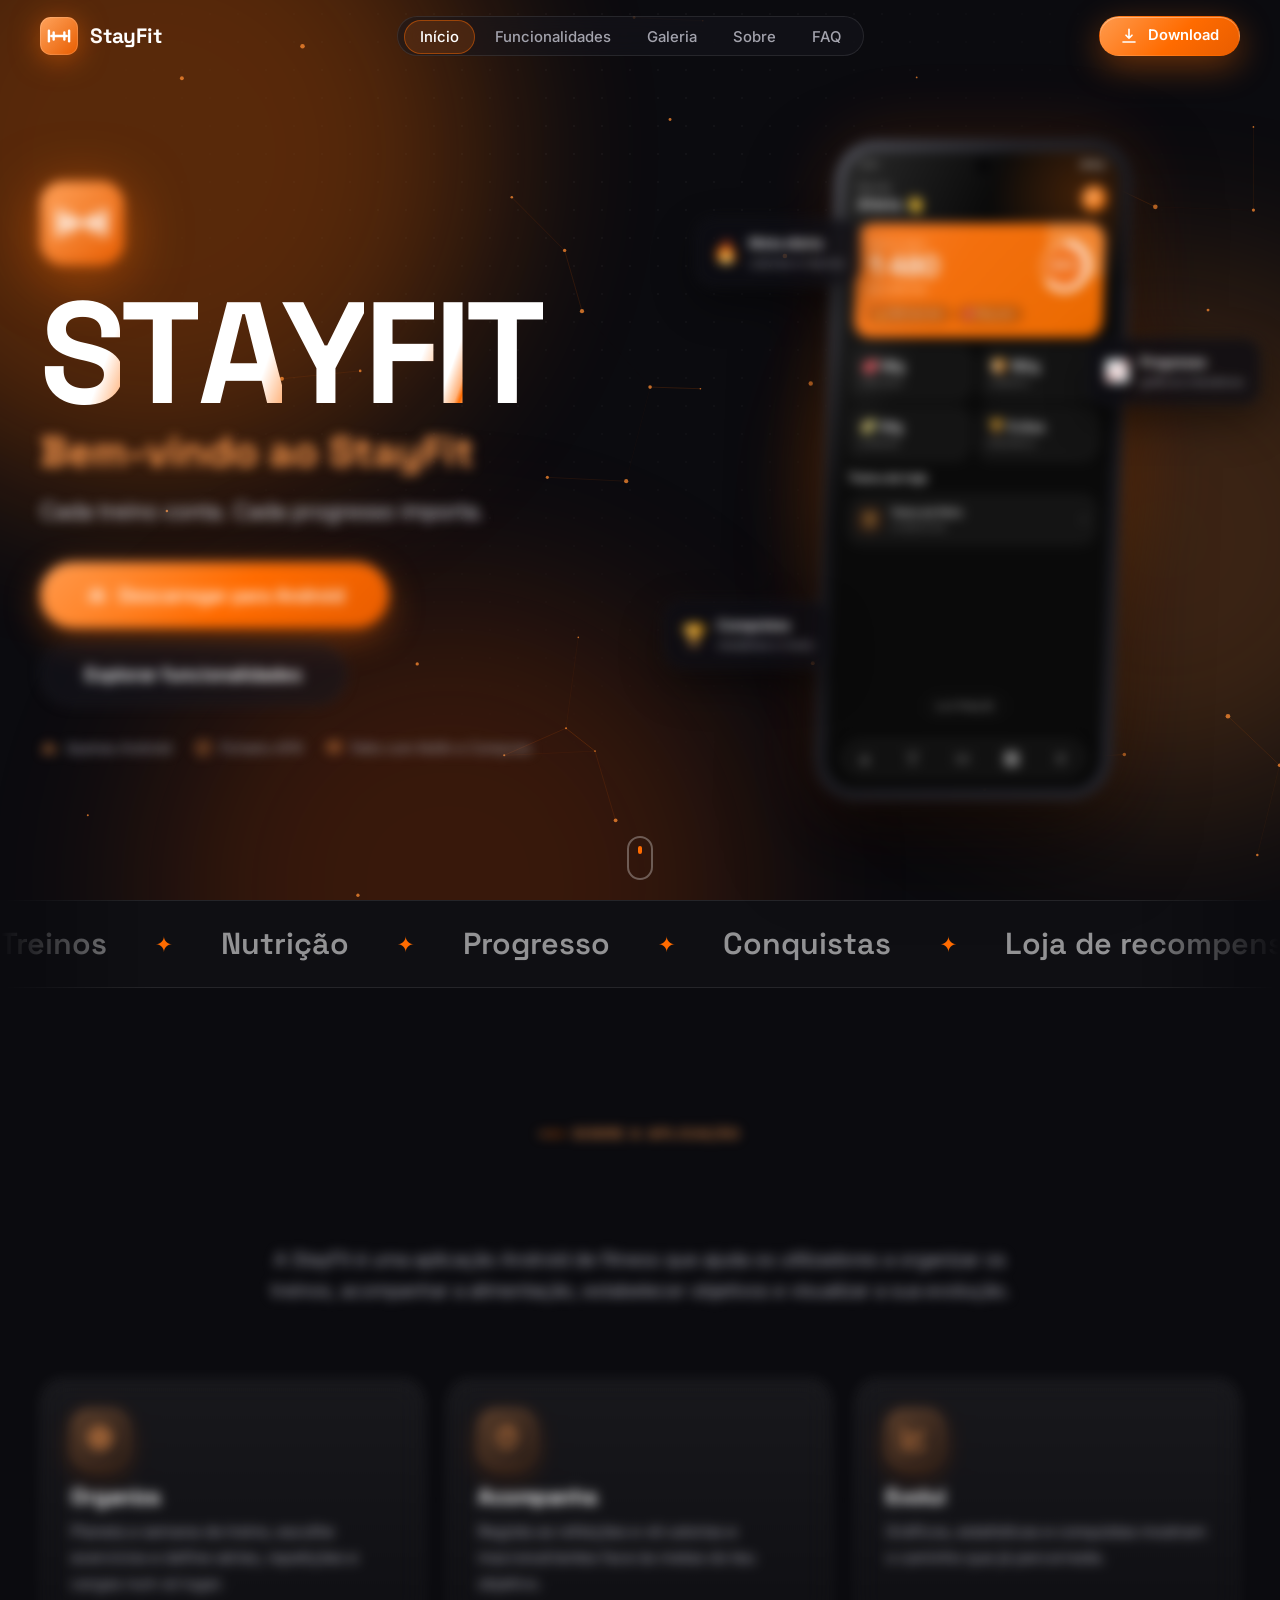
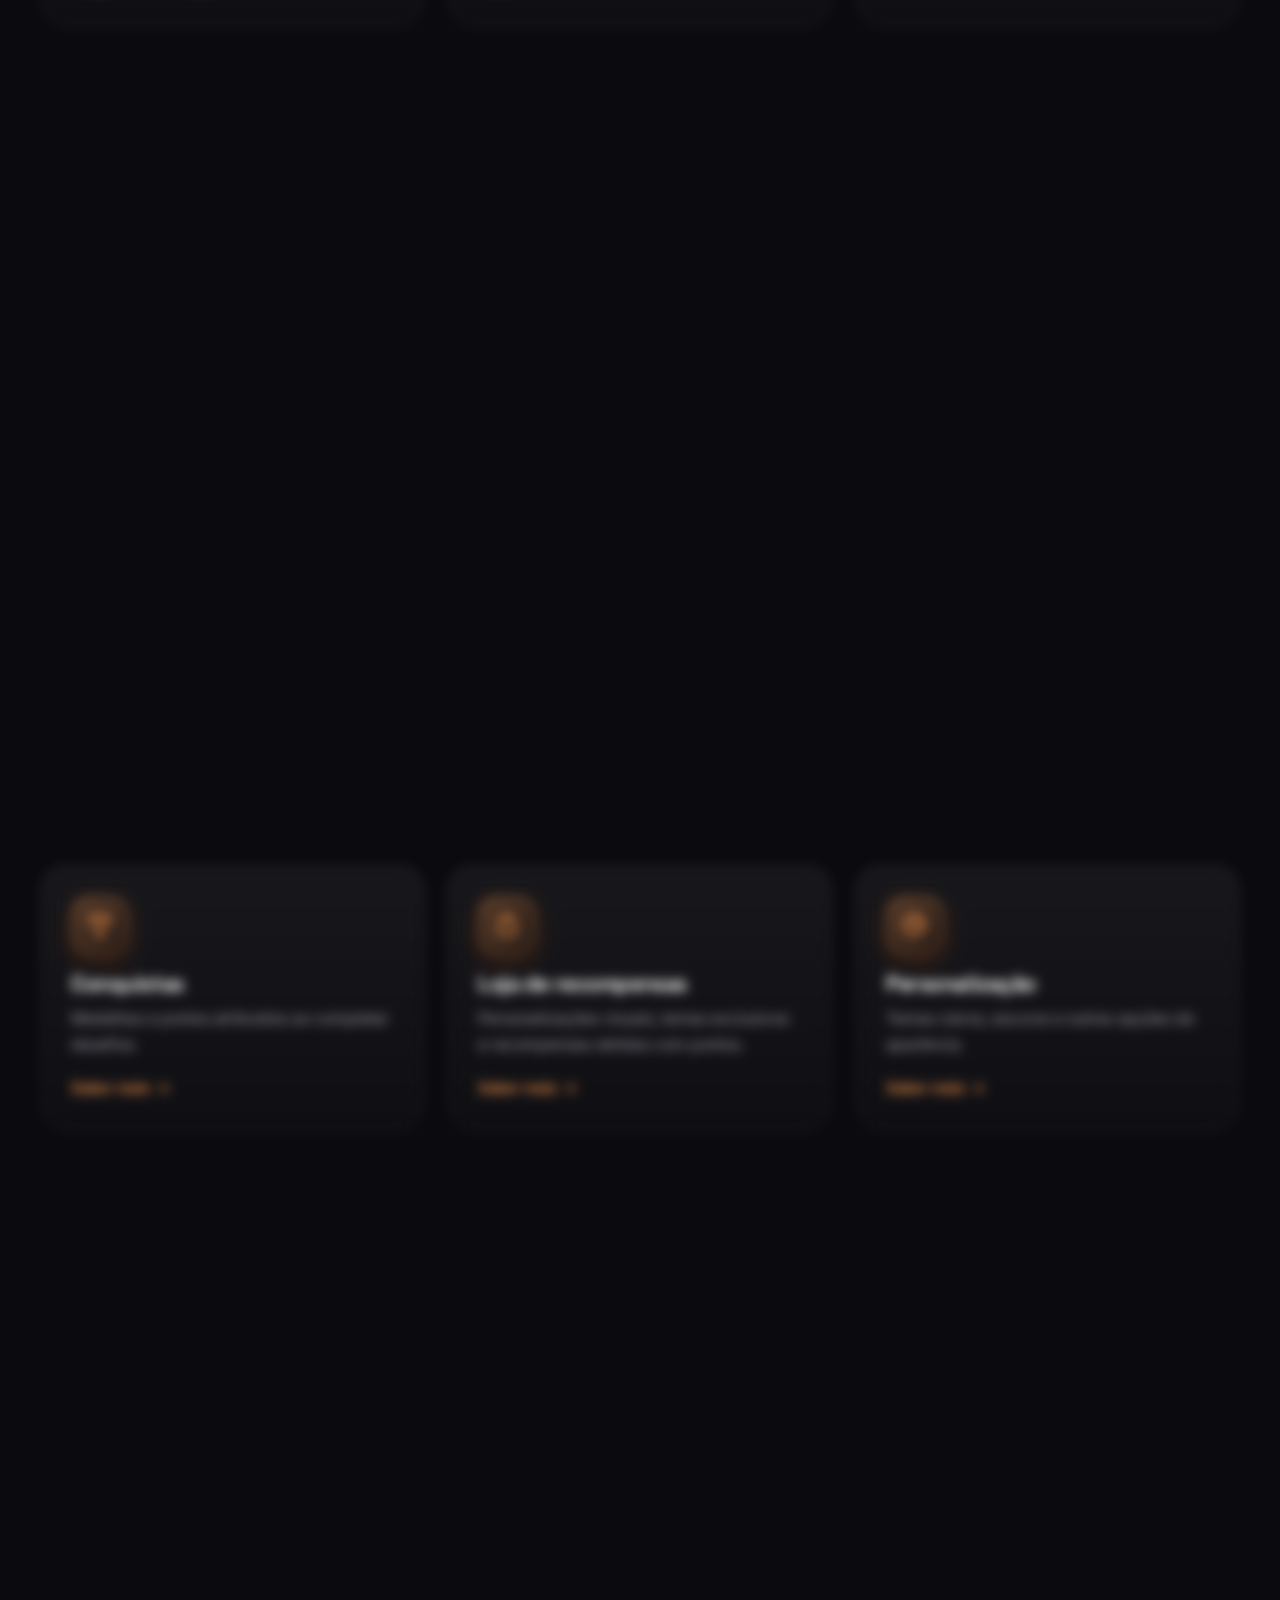
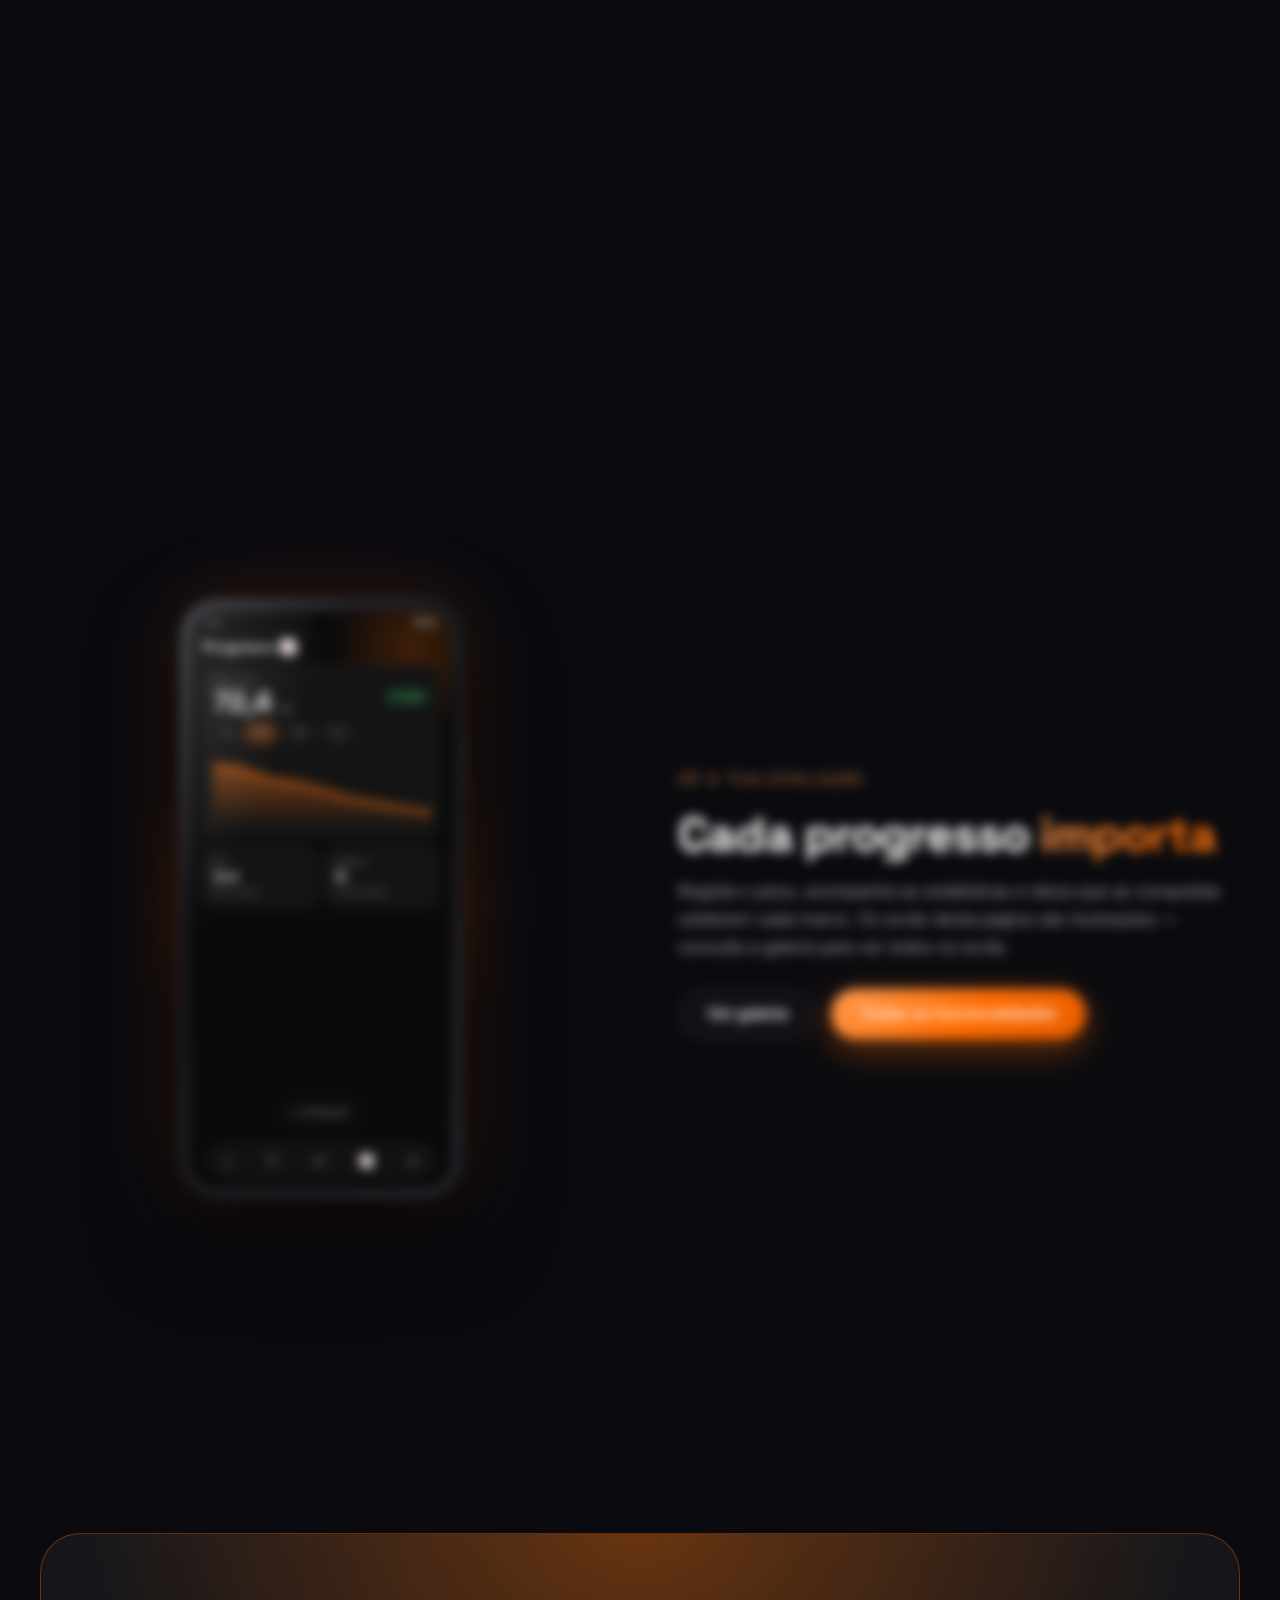
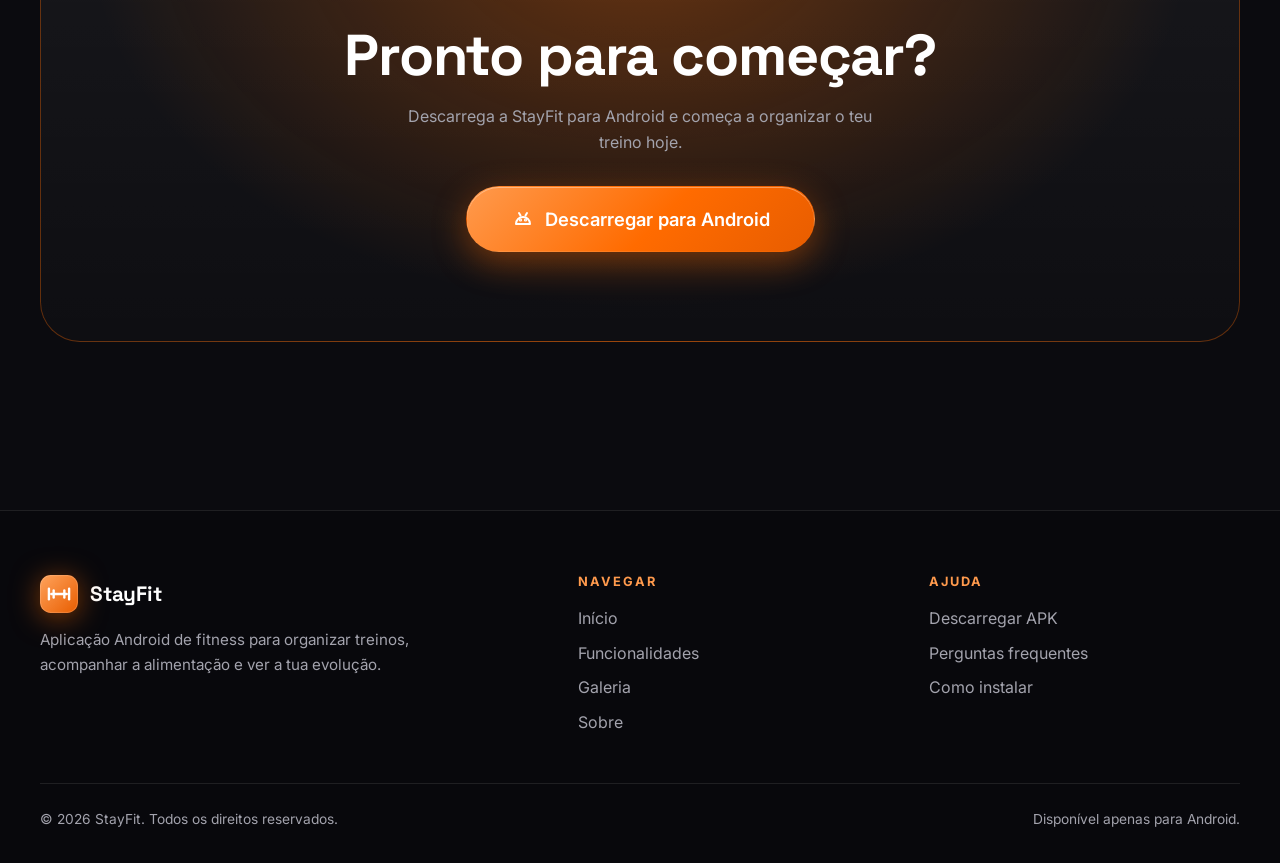
==== index.html @ f4aa79ad "Add files via upload" ====
<!DOCTYPE html>
<html lang="pt-PT">
<head>
<meta charset="utf-8">
<meta name="viewport" content="width=device-width, initial-scale=1, viewport-fit=cover">
<title>StayFit — A tua aplicação Android de fitness</title>
<meta name="description" content="StayFit é uma aplicação Android de fitness para organizar treinos, acompanhar a alimentação, definir objetivos e ver a tua evolução. Descarrega o APK.">
<meta name="theme-color" content="#0B0B0F">
<meta name="color-scheme" content="dark">
<meta property="og:type" content="website">
<meta property="og:title" content="StayFit — A tua aplicação Android de fitness">
<meta property="og:description" content="StayFit é uma aplicação Android de fitness para organizar treinos, acompanhar a alimentação, definir objetivos e ver a tua evolução. Descarrega o APK.">
<meta property="og:locale" content="pt_PT">
<meta name="twitter:card" content="summary">
<link rel="icon" href="assets/icons/favicon.svg" type="image/svg+xml">
<link rel="preconnect" href="https://fonts.googleapis.com">
<link rel="preconnect" href="https://fonts.gstatic.com" crossorigin>
<script>document.documentElement.classList.add("js")</script>
<link rel="stylesheet" href="css/style.css">
<link rel="stylesheet" href="css/animations.css">
<link rel="stylesheet" href="css/components.css">
<link rel="stylesheet" href="css/responsive.css">
</head>
<body data-page="index.html">
<a class="skip-link" href="#conteudo">Saltar para o conteúdo</a>
<svg width="0" height="0" style="position:absolute" aria-hidden="true" focusable="false"><defs><filter id="gooey-filter"><feColorMatrix in="SourceGraphic" type="matrix" values="1 0 0 0 0  0 1 0 0 0  0 0 1 0 0  0 0 0 255 -140"/></filter></defs></svg>
<div class="bg-fx" aria-hidden="true"><div class="blob b1"></div><div class="blob b2"></div><div class="blob b3"></div><div class="grid"></div><canvas id="particles"></canvas></div>
<header class="site-header">
  <div class="container nav">
    <a class="brand" href="index.html" aria-label="StayFit — página inicial"><svg viewBox="0 0 64 64" xmlns="http://www.w3.org/2000/svg" role="img" aria-label="Logótipo StayFit">
<defs><linearGradient id="lgh" x1="0" y1="0" x2="1" y2="1"><stop offset="0" stop-color="#FFA35C"/><stop offset="1" stop-color="#E85D00"/></linearGradient></defs>
<rect width="64" height="64" rx="18" fill="url(#lgh)"/>
<rect x="1" y="1" width="62" height="62" rx="17" fill="none" stroke="#fff" stroke-opacity=".28"/>
<g fill="none" stroke="#fff" stroke-width="4" stroke-linecap="round" stroke-linejoin="round">
<path d="M19 32h26"/><path d="M15 23v18"/><path d="M23 26v12"/><path d="M49 23v18"/><path d="M41 26v12"/></g></svg><span>StayFit</span></a>
    <nav aria-label="Principal">
      <ul class="nav-links" id="nav-menu">
        <li><a href="index.html" aria-current="page">Início</a></li>
        <li><a href="funcionalidades.html">Funcionalidades</a></li>
        <li><a href="galeria.html">Galeria</a></li>
        <li><a href="sobre.html">Sobre</a></li>
        <li><a href="faq.html">FAQ</a></li>
        <li class="mobile-only"><a href="download.html">Descarregar para Android</a></li>
      </ul>
    </nav>
    <div class="nav-cta">
      <a class="btn btn-primary btn-sm" href="download.html" data-magnetic="0.25"><svg style="width:18px;height:18px;stroke:#fff;fill:none;stroke-width:2.2;stroke-linecap:round;stroke-linejoin:round" viewBox="0 0 24 24" aria-hidden="true"><path d="M12 3v12m0 0l-4-4m4 4l4-4M4 20h16"/></svg>Download</a>
      <button class="nav-toggle" type="button" aria-expanded="false" aria-controls="nav-menu" aria-label="Abrir menu"><span></span><span></span><span></span></button>
    </div>
  </div>
</header>
<main id="conteudo">

<section class="hero">
  <div class="container hero-grid">
    <div class="hero-copy">
      <div class="hero-logo logo-pulse reveal zoom" data-depth="0.4"><svg class="logo-draw" viewBox="0 0 64 64" xmlns="http://www.w3.org/2000/svg" role="img" aria-label="Logótipo StayFit">
<defs><linearGradient id="lghero" x1="0" y1="0" x2="1" y2="1"><stop offset="0" stop-color="#FFA35C"/><stop offset="1" stop-color="#E85D00"/></linearGradient></defs>
<rect width="64" height="64" rx="18" fill="url(#lghero)"/>
<rect x="1" y="1" width="62" height="62" rx="17" fill="none" stroke="#fff" stroke-opacity=".28"/>
<g fill="none" stroke="#fff" stroke-width="4" stroke-linecap="round" stroke-linejoin="round">
<path d="M19 32h26"/><path d="M15 23v18"/><path d="M23 26v12"/><path d="M49 23v18"/><path d="M41 26v12"/></g></svg></div>
      <h1 class="hero-title" data-split aria-label="STAYFIT">STAYFIT</h1>
      <div class="gooey-wrap left reveal" style="--d:300ms"><div class="gooey" data-gooey="Bem-vindo ao StayFit|Pronto para começar?"><span class="g1"></span><span class="g2"></span></div></div>
      <p class="hero-sub reveal" style="--d:450ms">Cada treino conta. Cada progresso importa.</p>
      <div class="btn-row reveal" style="--d:600ms">
        <a class="btn btn-primary btn-lg" href="download.html" data-magnetic="0.3"><svg style="width:24px;height:24px;stroke:#fff;fill:none;stroke-width:2;stroke-linecap:round;stroke-linejoin:round" viewBox="0 0 24 24" aria-hidden="true"><path d="M5 17a7 7 0 0114 0H5z"/><path d="M8 6l1.500 2.500M16 6l-1.500 2.500"/><circle cx="9.500" cy="13" r=".6"/><circle cx="14.500" cy="13" r=".6"/></svg>Descarregar para Android</a>
        <a class="btn btn-ghost btn-lg" href="#sobre" data-magnetic="0.3">Explorar funcionalidades</a>
      </div>
      <div class="hero-meta reveal" style="--d:750ms">
        <span><svg viewBox="0 0 24 24" aria-hidden="true"><path d="M5 17a7 7 0 0114 0H5z"/><path d="M8 6l1.500 2.500M16 6l-1.500 2.500"/><circle cx="9.500" cy="13" r=".6"/><circle cx="14.500" cy="13" r=".6"/></svg>Apenas Android</span>
        <span><svg viewBox="0 0 24 24" aria-hidden="true"><path d="M12 3l8 3v6c0 4.500-3.200 8-8 9-4.800-1-8-4.500-8-9V6l8-3z"/><path d="M9 12l2 2 4-4"/></svg>Ficheiro APK</span>
        <span><svg viewBox="0 0 24 24" aria-hidden="true"><path d="M12 3l9 5-9 5-9-5 9-5z"/><path d="M3 13l9 5 9-5"/></svg>Feito com Kotlin e Compose</span>
      </div>
    </div>
    <div class="hero-stage stage reveal zoom" style="--d:200ms">
      <div class="float-chip fc1" data-depth="0.9"><i>🔥</i><div>Meta diária<small>calorias e macros</small></div></div>
      <div class="float-chip fc2" data-depth="1.2"><i>🏆</i><div>Conquistas<small>medalhas e níveis</small></div></div>
      <div class="float-chip fc3" data-depth="0.7"><i>📈</i><div>Progresso<small>gráficos interativos</small></div></div>
      <div class="phone-float"><div data-hero-phone style="transform-style:preserve-3d;transition:transform .15s linear"><div class="phone lg" ><div class="phone-frame"><div class="phone-screen" data-screen="home"></div><div class="phone-notch"></div><div class="phone-glare"></div></div></div></div></div>
    </div>
  </div>
  <div class="scroll-cue" aria-hidden="true"></div>
</section>

<div class="marquee" aria-hidden="true"><div class="marquee-track">
  <span>Treinos</span><span>Nutrição</span><span>Progresso</span><span>Conquistas</span><span>Loja de recompensas</span><span>Personalização</span>
  <span>Treinos</span><span>Nutrição</span><span>Progresso</span><span>Conquistas</span><span>Loja de recompensas</span><span>Personalização</span>
</div></div>

<section class="section" id="sobre">
  <div class="container">
    <div class="section-head">
      <span class="eyebrow reveal">Sobre a aplicação</span>
      <h2 data-textreveal>O que é a <span class="text-grad">StayFit</span>?</h2>
      <p class="lead reveal">A StayFit é uma aplicação Android de fitness que ajuda os utilizadores a organizar os treinos, acompanhar a alimentação, estabelecer objetivos e visualizar a sua evolução.</p>
    </div>
    <div class="grid-3"><div class="card spot reveal" style="--d:0ms" data-tilt="6"><div class="icon-box"><svg viewBox="0 0 24 24" aria-hidden="true"><circle cx="12" cy="12" r="9"/><circle cx="12" cy="12" r="5"/><circle cx="12" cy="12" r="1"/></svg></div><h3>Organiza</h3><p>Planeia a semana de treino, escolhe exercícios e define séries, repetições e cargas num só lugar.</p></div><div class="card spot reveal" style="--d:90ms" data-tilt="6"><div class="icon-box"><svg viewBox="0 0 24 24" aria-hidden="true"><path d="M12 7c-1.5-2-4-2-5.5-.5C4.5 8.5 5 13 7 16.5 8.2 18.600 9.500 20 12 19c2.500 1 3.800-.400 5-2.500 2-3.500 2.500-8 .500-10C16 5 13.500 5 12 7z"/><path d="M12 7c0-2 1-3.500 3-4"/></svg></div><h3>Acompanha</h3><p>Regista as refeições e vê calorias e macronutrientes face às metas do teu objetivo.</p></div><div class="card spot reveal" style="--d:180ms" data-tilt="6"><div class="icon-box"><svg viewBox="0 0 24 24" aria-hidden="true"><path d="M3 3v18h18"/><path d="M7 15l4-5 3 3 5-7"/></svg></div><h3>Evolui</h3><p>Gráficos, estatísticas e conquistas mostram o caminho que já percorreste.</p></div></div>
  </div>
</section>

<section class="section" id="funcionalidades">
  <div class="container">
    <div class="section-head">
      <span class="eyebrow reveal">Funcionalidades</span>
      <h2 data-split>Tudo o que precisas para treinar</h2>
      <p class="lead reveal">Seis áreas pensadas para te acompanhar do plano de treino à evolução.</p>
    </div>
    <div class="grid-3">
      <a class="card spot reveal" style="--d:0ms" data-tilt="7" href="funcionalidades.html#treinos">
        <div class="icon-box"><svg viewBox="0 0 24 24" aria-hidden="true"><path d="M6.5 6.5v11M17.5 6.5v11M3 9.5v5M21 9.5v5M6.5 12h11"/></svg></div><h3>Treinos personalizados</h3><p>Organização semanal, exercícios, séries, repetições, cargas e histórico.</p><span class="more">Saber mais</span>
      </a>
      <a class="card spot reveal" style="--d:70ms" data-tilt="7" href="funcionalidades.html#nutricao">
        <div class="icon-box"><svg viewBox="0 0 24 24" aria-hidden="true"><path d="M12 7c-1.5-2-4-2-5.5-.5C4.5 8.5 5 13 7 16.5 8.2 18.600 9.500 20 12 19c2.500 1 3.800-.400 5-2.500 2-3.500 2.500-8 .500-10C16 5 13.500 5 12 7z"/><path d="M12 7c0-2 1-3.500 3-4"/></svg></div><h3>Nutrição</h3><p>Acompanhamento de calorias, proteínas, hidratos de carbono e gorduras.</p><span class="more">Saber mais</span>
      </a>
      <a class="card spot reveal" style="--d:140ms" data-tilt="7" href="funcionalidades.html#progresso">
        <div class="icon-box"><svg viewBox="0 0 24 24" aria-hidden="true"><path d="M3 3v18h18"/><path d="M7 15l4-5 3 3 5-7"/></svg></div><h3>Progresso</h3><p>Gráficos interativos, estatísticas e acompanhamento de objetivos.</p><span class="more">Saber mais</span>
      </a>
      <a class="card spot reveal" style="--d:210ms" data-tilt="7" href="funcionalidades.html#conquistas">
        <div class="icon-box"><svg viewBox="0 0 24 24" aria-hidden="true"><path d="M8 21h8M12 17v4M7 4h10v5a5 5 0 01-10 0V4z"/><path d="M17 5h3v2a3 3 0 01-3 3M7 5H4v2a3 3 0 003 3"/></svg></div><h3>Conquistas</h3><p>Medalhas e pontos atribuídos ao completar desafios.</p><span class="more">Saber mais</span>
      </a>
      <a class="card spot reveal" style="--d:280ms" data-tilt="7" href="funcionalidades.html#loja">
        <div class="icon-box"><svg viewBox="0 0 24 24" aria-hidden="true"><path d="M6 7h12l1 13H5L6 7z"/><path d="M9 7a3 3 0 016 0"/></svg></div><h3>Loja de recompensas</h3><p>Personalizações visuais, temas exclusivos e recompensas obtidas com pontos.</p><span class="more">Saber mais</span>
      </a>
      <a class="card spot reveal" style="--d:350ms" data-tilt="7" href="funcionalidades.html#personalizacao">
        <div class="icon-box"><svg viewBox="0 0 24 24" aria-hidden="true"><path d="M12 3a9 9 0 100 18c1.500 0 2-1 1.500-2s0-2 1.500-2h2a3 3 0 003-3c0-6-4-11-8-11z"/><circle cx="7.500" cy="11" r="1"/><circle cx="12" cy="7.500" r="1"/><circle cx="16.500" cy="11" r="1"/></svg></div><h3>Personalização</h3><p>Temas claros, escuros e outras opções de aparência.</p><span class="more">Saber mais</span>
      </a></div>
  </div>
</section>

<section class="section">
  <div class="container">
    <div class="section-head">
      <span class="eyebrow reveal">A StayFit em números</span>
      <h2 data-blur>Construída com atenção ao detalhe</h2>
    </div>
    <div class="grid-4">
      <div class="card stat spot reveal" style="--d:0ms"><b class="shiny-orange" data-count="6">6</b><span>funcionalidades principais</span></div>
      <div class="card stat spot reveal" style="--d:80ms"><b class="shiny-orange" data-count="4">4</b><span>indicadores de nutrição</span></div>
      <div class="card stat spot reveal" style="--d:160ms"><b class="shiny-orange" data-count="9">9</b><span>ecrãs na galeria</span></div>
      <div class="card stat spot reveal" style="--d:240ms"><b class="shiny-orange" data-count="1">1</b><span>aplicação Android, sem anúncios no site</span></div>
    </div>
    <p class="note reveal">Números referentes às funcionalidades da aplicação, não a utilizadores ou descarregamentos.</p>
  </div>
</section>

<section class="section">
  <div class="container">
    <div class="feature-row">
      <div class="feature-visual reveal from-left"><div data-parallax="0.06"><div class="phone " data-tilt="10"><div class="phone-frame"><div class="phone-screen" data-screen="progresso"></div><div class="phone-notch"></div><div class="phone-glare"></div></div></div></div></div>
      <div class="feature-text reveal from-right">
        <span class="feature-num">VÊ A TUA EVOLUÇÃO</span>
        <h2>Cada progresso <span class="text-grad">importa</span></h2>
        <p>Regista o peso, acompanha as estatísticas e deixa que as conquistas celebrem cada marco. Os ecrãs desta página são ilustrações — consulta a galeria para ver todos os ecrãs.</p>
        <div class="btn-row" style="margin-top:28px"><a class="btn btn-ghost" href="galeria.html">Ver galeria</a><a class="btn btn-primary" href="funcionalidades.html">Todas as funcionalidades</a></div>
      </div>
    </div>
  </div>
</section>
<section class="section"><div class="container"><div class="cta reveal zoom">
  <h2>Pronto para começar?</h2><p>Descarrega a StayFit para Android e começa a organizar o teu treino hoje.</p>
  <div class="btn-row"><a class="btn btn-primary btn-lg" href="download.html" data-magnetic="0.3"><svg style="width:24px;height:24px;stroke:#fff;fill:none;stroke-width:2;stroke-linecap:round;stroke-linejoin:round" viewBox="0 0 24 24" aria-hidden="true"><path d="M5 17a7 7 0 0114 0H5z"/><path d="M8 6l1.500 2.500M16 6l-1.500 2.500"/><circle cx="9.500" cy="13" r=".6"/><circle cx="14.500" cy="13" r=".6"/></svg>Descarregar para Android</a></div>
</div></div></section>
</main>
<footer class="site-footer">
  <div class="container">
    <div class="footer-grid">
      <div>
        <a class="brand" href="index.html"><svg viewBox="0 0 64 64" xmlns="http://www.w3.org/2000/svg" role="img" aria-label="Logótipo StayFit">
<defs><linearGradient id="lgf" x1="0" y1="0" x2="1" y2="1"><stop offset="0" stop-color="#FFA35C"/><stop offset="1" stop-color="#E85D00"/></linearGradient></defs>
<rect width="64" height="64" rx="18" fill="url(#lgf)"/>
<rect x="1" y="1" width="62" height="62" rx="17" fill="none" stroke="#fff" stroke-opacity=".28"/>
<g fill="none" stroke="#fff" stroke-width="4" stroke-linecap="round" stroke-linejoin="round">
<path d="M19 32h26"/><path d="M15 23v18"/><path d="M23 26v12"/><path d="M49 23v18"/><path d="M41 26v12"/></g></svg><span>StayFit</span></a>
        <p>Aplicação Android de fitness para organizar treinos, acompanhar a alimentação e ver a tua evolução.</p>
      </div>
      <div><h4>Navegar</h4><ul>
        <li><a href="index.html">Início</a></li><li><a href="funcionalidades.html">Funcionalidades</a></li><li><a href="galeria.html">Galeria</a></li><li><a href="sobre.html">Sobre</a></li></ul></div>
      <div><h4>Ajuda</h4><ul>
        <li><a href="download.html">Descarregar APK</a></li><li><a href="faq.html">Perguntas frequentes</a></li><li><a href="download.html#instalacao">Como instalar</a></li></ul></div>
    </div>
    <div class="footer-bottom"><span>© <span data-year>2026</span> StayFit. Todos os direitos reservados.</span><span>Disponível apenas para Android.</span></div>
  </div>
</footer>
<script src="js/config.js"></script>
<script src="js/mockups.js"></script>
<script src="js/navigation.js"></script>
<script src="js/animations.js"></script>
<script src="js/main.js"></script>
</body>
</html>
---- css/style.css ----
/* ==========================================================================
   StayFit — estilos base: variáveis, reset, tipografia, layout, menu, rodapé
   ========================================================================== */
@import url("https://fonts.googleapis.com/css2?family=Inter:wght@400;500;600;700&family=Space+Grotesk:wght@500;600;700&display=swap");

:root {
  --bg: #0B0B0F;
  --bg-2: #121218;
  --bg-3: #1a1a22;
  --orange: #FF6B00;
  --orange-2: #FF9A4D;
  --amber: #FFB347;
  --white: #FFFFFF;
  --muted: #a3a3ad;
  --line: rgba(255, 255, 255, .09);
  --glass: rgba(22, 22, 30, .55);
  --glass-strong: rgba(14, 14, 20, .78);
  --grad: linear-gradient(135deg, #FF9A4D 0%, #FF6B00 55%, #E85D00 100%);
  --radius: 24px;
  --nav-h: 72px;
  --max: 1200px;
  --font: "Inter", system-ui, -apple-system, "Segoe UI", Roboto, sans-serif;
  --display: "Space Grotesk", "Inter", system-ui, sans-serif;
  --ease: cubic-bezier(.22, 1, .36, 1);
}

*, *::before, *::after { box-sizing: border-box; margin: 0; padding: 0; }

html {
  scroll-behavior: smooth;
  scroll-padding-top: 88px;
  -webkit-text-size-adjust: 100%;
}

body {
  background: var(--bg);
  color: var(--white);
  font-family: var(--font);
  font-size: 1rem;
  line-height: 1.65;
  overflow-x: hidden;
  -webkit-font-smoothing: antialiased;
}
.js body { opacity: 0; transition: opacity .45s ease; }
.js body.ready { opacity: 1; }
.js body.leaving { opacity: 0; transition-duration: .2s; }

img, svg, canvas { display: block; max-width: 100%; }
a { color: inherit; text-decoration: none; }
button { font: inherit; color: inherit; background: none; border: 0; cursor: pointer; }
ul { list-style: none; }
h1, h2, h3, h4 { font-family: var(--display); line-height: 1.1; letter-spacing: -.02em; }
::selection { background: var(--orange); color: #fff; }

:focus-visible { outline: 2px solid var(--orange-2); outline-offset: 3px; border-radius: 8px; }

.skip-link {
  position: fixed; left: 16px; top: -60px; z-index: 1000;
  background: var(--orange); color: #fff; padding: 10px 18px; border-radius: 12px;
  font-weight: 600; transition: top .2s;
}
.skip-link:focus { top: 12px; }

.sr-only {
  position: absolute; width: 1px; height: 1px; overflow: hidden;
  clip: rect(0 0 0 0); white-space: nowrap;
}

/* ---------- Fundo global ---------- */
.bg-fx { position: fixed; inset: 0; z-index: -1; pointer-events: none; overflow: hidden; }
.bg-fx .blob {
  position: absolute; border-radius: 50%; filter: blur(90px); opacity: .32;
  will-change: transform;
}
.bg-fx .b1 { width: 52vw; height: 52vw; left: -14vw; top: -14vw; background: #FF6B00; animation: drift1 26s ease-in-out infinite alternate; }
.bg-fx .b2 { width: 42vw; height: 42vw; right: -12vw; top: 30vh; background: #ff8a2a; opacity: .2; animation: drift2 32s ease-in-out infinite alternate; }
.bg-fx .b3 { width: 46vw; height: 46vw; left: 12vw; bottom: -22vw; background: #d94a00; opacity: .22; animation: drift1 38s ease-in-out infinite alternate-reverse; }
.bg-fx .grid {
  position: absolute; inset: 0; opacity: .5;
  background-image: radial-gradient(rgba(255,255,255,.07) 1px, transparent 1px);
  background-size: 28px 28px;
  -webkit-mask-image: radial-gradient(ellipse at 50% 20%, #000 10%, transparent 70%);
          mask-image: radial-gradient(ellipse at 50% 20%, #000 10%, transparent 70%);
}
#particles { position: absolute; inset: 0; width: 100%; height: 100%; }

/* ---------- Layout ---------- */
.container { width: min(100% - 40px, var(--max)); margin-inline: auto; }
.section { padding: clamp(72px, 10vw, 130px) 0; position: relative; }
.section-head { max-width: 760px; margin: 0 auto clamp(40px, 6vw, 72px); text-align: center; }
.eyebrow {
  display: inline-flex; align-items: center; gap: 8px;
  font-size: .78rem; font-weight: 600; letter-spacing: .18em; text-transform: uppercase;
  color: var(--orange-2); margin-bottom: 18px;
}
.eyebrow::before { content: ""; width: 26px; height: 2px; background: var(--grad); border-radius: 2px; }
.section-head h2, .page-hero h1 { font-size: clamp(2rem, 5vw, 3.6rem); margin-bottom: 18px; }
.lead { color: var(--muted); font-size: clamp(1.02rem, 1.6vw, 1.18rem); max-width: 62ch; }
.section-head .lead { margin-inline: auto; }
.text-grad {
  background: linear-gradient(100deg, #FF9A4D, #FF6B00, #FFB347, #FF6B00);
  background-size: 250% 100%;
  -webkit-background-clip: text; background-clip: text; color: transparent;
  animation: gradMove 6s ease-in-out infinite alternate;
}

/* ---------- Menu ---------- */
.site-header {
  position: fixed; top: 0; left: 0; right: 0; z-index: 100; height: var(--nav-h);
  transition: background .3s, box-shadow .3s, backdrop-filter .3s;
}
.site-header::after {
  content: ""; position: absolute; left: 0; bottom: 0; height: 2px; width: var(--progress, 0%);
  background: var(--grad); box-shadow: 0 0 12px var(--orange);
}
.site-header.scrolled {
  background: var(--glass-strong);
  -webkit-backdrop-filter: blur(18px) saturate(160%); backdrop-filter: blur(18px) saturate(160%);
  box-shadow: 0 1px 0 var(--line), 0 10px 40px rgba(0,0,0,.35);
}
.nav { height: 100%; display: flex; align-items: center; justify-content: space-between; gap: 20px; }
.brand { display: flex; align-items: center; gap: 12px; font-family: var(--display); font-weight: 700; font-size: 1.3rem; letter-spacing: -.01em; }
.brand svg { width: 38px; height: 38px; filter: drop-shadow(0 4px 14px rgba(255,107,0,.5)); }
.nav-links { display: flex; align-items: center; gap: 4px; padding: 6px; border-radius: 999px; background: var(--glass); border: 1px solid var(--line); -webkit-backdrop-filter: blur(12px); backdrop-filter: blur(12px); }
.nav-links a {
  position: relative; padding: 8px 16px; border-radius: 999px; font-size: .93rem; font-weight: 500;
  color: var(--muted); transition: color .25s, background .25s;
}
.nav-links a:hover { color: #fff; background: rgba(255,255,255,.06); }
.nav-links a[aria-current="page"] { color: #fff; background: rgba(255,107,0,.18); box-shadow: inset 0 0 0 1px rgba(255,107,0,.45); }
.nav-cta { display: flex; align-items: center; gap: 12px; }
.nav-toggle { display: none; width: 44px; height: 44px; border-radius: 12px; position: relative; background: var(--glass); border: 1px solid var(--line); }
.nav-toggle span { position: absolute; left: 12px; right: 12px; height: 2px; background: #fff; border-radius: 2px; transition: transform .35s var(--ease), opacity .2s, top .35s var(--ease); }
.nav-toggle span:nth-child(1) { top: 15px; }
.nav-toggle span:nth-child(2) { top: 21px; }
.nav-toggle span:nth-child(3) { top: 27px; }
.nav-toggle[aria-expanded="true"] span:nth-child(1) { top: 21px; transform: rotate(45deg); }
.nav-toggle[aria-expanded="true"] span:nth-child(2) { opacity: 0; }
.nav-toggle[aria-expanded="true"] span:nth-child(3) { top: 21px; transform: rotate(-45deg); }

main { padding-top: 0; }
.page-hero { padding: calc(var(--nav-h) + clamp(56px, 9vw, 110px)) 0 clamp(30px, 5vw, 60px); text-align: center; }
.page-hero .lead { margin-inline: auto; }

/* ---------- Rodapé ---------- */
.site-footer { border-top: 1px solid var(--line); background: rgba(8,8,12,.7); padding: 64px 0 32px; margin-top: 40px; }
.footer-grid { display: grid; grid-template-columns: 1.6fr 1fr 1fr; gap: 40px; margin-bottom: 40px; }
.footer-grid p { color: var(--muted); max-width: 40ch; margin-top: 14px; font-size: .95rem; }
.footer-grid h4 { font-size: .8rem; letter-spacing: .16em; text-transform: uppercase; color: var(--orange-2); margin-bottom: 16px; font-family: var(--font); }
.footer-grid li { margin-bottom: 8px; }
.footer-grid li a { color: var(--muted); transition: color .2s; }
.footer-grid li a:hover { color: #fff; }
.footer-bottom { border-top: 1px solid var(--line); padding-top: 24px; color: var(--muted); font-size: .86rem; display: flex; justify-content: space-between; gap: 12px; flex-wrap: wrap; }

.nav-links .mobile-only { display: none; }
---- css/animations.css ----
/* ==========================================================================
   StayFit — animações (inspiradas nos efeitos do React Bits, em CSS/JS puro)
   ========================================================================== */

@keyframes drift1 { to { transform: translate3d(8vw, 6vh, 0) scale(1.15); } }
@keyframes drift2 { to { transform: translate3d(-10vw, -8vh, 0) scale(1.1); } }
@keyframes gradMove { to { background-position: 100% 0; } }
@keyframes shine { 0% { background-position: 150% 0; } 100% { background-position: -100% 0; } }
@keyframes floaty { 0%, 100% { transform: translateY(0); } 50% { transform: translateY(-14px); } }
@keyframes pulseRing { 0% { transform: scale(.9); opacity: .7; } 100% { transform: scale(1.7); opacity: 0; } }
@keyframes marquee { to { transform: translateX(-50%); } }
@keyframes spin { to { transform: rotate(360deg); } }
@keyframes drawLogo { from { stroke-dashoffset: 120; } to { stroke-dashoffset: 0; } }
@keyframes blink { 50% { opacity: .25; } }

/* ---------- Scroll reveal (entra e sai) ---------- */
.js .reveal {
  opacity: 0; transform: translate3d(0, 40px, 0) scale(.985); filter: blur(6px);
  transition: opacity .8s var(--ease), transform .8s var(--ease), filter .8s var(--ease);
  transition-delay: var(--d, 0ms);
}
.js .reveal.from-left { transform: translate3d(-60px, 0, 0); }
.js .reveal.from-right { transform: translate3d(60px, 0, 0); }
.js .reveal.zoom { transform: scale(.9); }
.js .reveal.in { opacity: 1; transform: none; filter: none; }

/* ---------- Split Text (letras em cascata) ---------- */
.word { display: inline-block; white-space: nowrap; }
.ch { display: inline-block; will-change: transform; }
.js [data-split] .ch {
  opacity: 0; transform: translate3d(0, .7em, 0) rotate(8deg);
  transition: opacity .6s var(--ease), transform .8s var(--ease);
  transition-delay: calc(var(--i) * 32ms);
}
.js [data-split].in .ch { opacity: 1; transform: none; }

/* ---------- Blur Text (palavras que ganham nitidez) ---------- */
.js [data-blur] .bw {
  display: inline-block; opacity: 0; filter: blur(10px); transform: translate3d(0, -14px, 0);
  transition: opacity .7s var(--ease), filter .7s var(--ease), transform .7s var(--ease);
  transition-delay: calc(var(--i) * 70ms);
}
.js [data-blur].in .bw { opacity: 1; filter: blur(0); transform: none; }
[data-blur] .bw { white-space: pre-wrap; }

/* ---------- Text Reveal (máscara) ---------- */
.tr-mask { display: block; overflow: hidden; padding-bottom: .12em; margin-bottom: -.12em; }
.tr-in { display: block; }
.js [data-textreveal] .tr-in { transform: translateY(110%); transition: transform .95s var(--ease); transition-delay: calc(var(--i) * 110ms); }
.js [data-textreveal].in .tr-in { transform: none; }

/* ---------- Shiny Text ---------- */
.shiny {
  background: linear-gradient(110deg, #9a9aa5 38%, #ffffff 50%, #9a9aa5 62%);
  background-size: 250% 100%;
  -webkit-background-clip: text; background-clip: text; color: transparent;
  animation: shine 3.6s linear infinite;
}
.shiny-orange {
  background: linear-gradient(110deg, #FF6B00 38%, #FFE0C2 50%, #FF6B00 62%);
  background-size: 250% 100%;
  -webkit-background-clip: text; background-clip: text; color: transparent;
  animation: shine 3.2s linear infinite;
}
.hero-title .ch {
  background: linear-gradient(110deg, #fff 36%, #FFB27A 48%, #FF6B00 52%, #fff 64%);
  background-size: 260% 100%;
  -webkit-background-clip: text; background-clip: text; color: transparent;
  animation: shine 5s linear infinite;
  animation-delay: calc(var(--i) * -.14s);
}

/* ---------- Gooey Text ---------- */
.gooey { position: relative; height: 1.3em; width: 100%; filter: url(#gooey-filter); font-family: var(--display); font-weight: 700; }
.gooey span { position: absolute; inset: 0; display: flex; align-items: center; justify-content: center; text-align: center; white-space: nowrap; user-select: none; }
.gooey-wrap { font-size: clamp(1.5rem, 4.2vw, 2.6rem); color: var(--orange-2); margin: 6px 0 4px; }
.gooey-wrap.left .gooey span { justify-content: flex-start; }

/* ---------- Spotlight + Tilt ---------- */
.spot { position: relative; isolation: isolate; overflow: hidden; }
.spot::before {
  content: ""; position: absolute; inset: 0; z-index: -1; opacity: 0; transition: opacity .35s;
  background: radial-gradient(420px circle at var(--mx, 50%) var(--my, 50%), rgba(255,107,0,.22), transparent 65%);
}
.spot::after {
  content: ""; position: absolute; inset: 0; z-index: 2; pointer-events: none; border-radius: inherit; padding: 1px; opacity: 0; transition: opacity .35s;
  background: radial-gradient(260px circle at var(--mx, 50%) var(--my, 50%), rgba(255,154,77,.9), transparent 70%);
  -webkit-mask: linear-gradient(#000 0 0) content-box, linear-gradient(#000 0 0); -webkit-mask-composite: xor;
          mask: linear-gradient(#000 0 0) content-box exclude, linear-gradient(#000 0 0);
}
.spot:hover::before, .spot:hover::after { opacity: 1; }
[data-tilt] { transform-style: preserve-3d; transition: transform .25s ease-out; will-change: transform; }
[data-tilt].tilting { transition: none; }

/* ---------- Botões magnéticos ---------- */
[data-magnetic] { transition: transform .35s var(--ease); will-change: transform; }

/* ---------- Telemóvel 3D ---------- */
.stage { perspective: 1500px; }
.phone-float { animation: floaty 6s ease-in-out infinite; }
.logo-pulse { position: relative; display: inline-grid; place-items: center; }
.logo-pulse::before, .logo-pulse::after {
  content: ""; position: absolute; inset: 0; border-radius: 28%; border: 2px solid rgba(255,107,0,.6);
  animation: pulseRing 2.8s ease-out infinite;
}
.logo-pulse::after { animation-delay: 1.4s; }
.logo-draw path, .logo-draw rect.d { stroke-dasharray: 120; animation: drawLogo 1.6s .3s var(--ease) both; }

/* ---------- Marquee ---------- */
.marquee { overflow: hidden; border-block: 1px solid var(--line); background: rgba(255,255,255,.02); padding: 18px 0; -webkit-mask-image: linear-gradient(90deg, transparent, #000 12%, #000 88%, transparent); mask-image: linear-gradient(90deg, transparent, #000 12%, #000 88%, transparent); }
.marquee-track { display: flex; gap: 48px; width: max-content; animation: marquee 28s linear infinite; }
.marquee span { font-family: var(--display); font-size: clamp(1.2rem, 2.6vw, 1.9rem); font-weight: 600; color: rgba(255,255,255,.55); white-space: nowrap; display: inline-flex; align-items: center; gap: 48px; }
.marquee span::after { content: "✦"; color: var(--orange); font-size: .7em; }

/* ---------- Movimento reduzido ---------- */
@media (prefers-reduced-motion: reduce) {
  html { scroll-behavior: auto; }
  *, *::before, *::after { animation-duration: .001ms !important; animation-iteration-count: 1 !important; transition-duration: .001ms !important; transition-delay: 0ms !important; }
  .js .reveal, .js [data-split] .ch, .js [data-blur] .bw, .js [data-textreveal] .tr-in { opacity: 1 !important; transform: none !important; filter: none !important; }
  .marquee-track { animation: none; }
  .js body { opacity: 1 !important; }
}
---- css/components.css ----
/* ==========================================================================
   StayFit — componentes: botões, cartões, telemóvel, mockups, carrossel, FAQ…
   ========================================================================== */

/* ---------- Botões ---------- */
.btn {
  position: relative; display: inline-flex; align-items: center; justify-content: center; gap: 10px;
  padding: 14px 28px; border-radius: 999px; font-weight: 600; font-size: 1rem; line-height: 1.2;
  border: 1px solid transparent; cursor: pointer; overflow: hidden; isolation: isolate;
  transition: box-shadow .3s, background .3s, border-color .3s, transform .35s var(--ease);
}
.btn svg { width: 20px; height: 20px; flex: none; }
.btn-primary { background: var(--grad); color: #fff; box-shadow: 0 10px 34px rgba(255,107,0,.4), inset 0 1px 0 rgba(255,255,255,.35); }
.btn-primary::before {
  content: ""; position: absolute; inset: 0; z-index: -1; transform: translateX(-120%) skewX(-20deg);
  background: linear-gradient(90deg, transparent, rgba(255,255,255,.45), transparent); transition: transform .8s var(--ease);
}
.btn-primary:hover { box-shadow: 0 14px 44px rgba(255,107,0,.6), inset 0 1px 0 rgba(255,255,255,.4); }
.btn-primary:hover::before { transform: translateX(120%) skewX(-20deg); }
.btn-ghost { background: var(--glass); border-color: var(--line); color: #fff; -webkit-backdrop-filter: blur(10px); backdrop-filter: blur(10px); }
.btn-ghost:hover { border-color: rgba(255,154,77,.7); background: rgba(255,107,0,.1); }
.btn-lg { padding: 20px 44px; font-size: 1.15rem; }
.btn-sm { padding: 10px 20px; font-size: .92rem; }
.btn[aria-disabled="true"] { opacity: .5; cursor: not-allowed; filter: grayscale(.5); box-shadow: none; }
.btn-row { display: flex; flex-wrap: wrap; gap: 14px; }

/* ---------- Cartões ---------- */
.card {
  background: linear-gradient(180deg, rgba(255,255,255,.055), rgba(255,255,255,.02));
  border: 1px solid var(--line); border-radius: var(--radius); padding: 30px;
  -webkit-backdrop-filter: blur(14px); backdrop-filter: blur(14px);
  transition: border-color .3s, box-shadow .3s;
}
.card:hover { border-color: rgba(255,154,77,.4); box-shadow: 0 20px 60px rgba(0,0,0,.45); }
.card h3 { font-size: 1.35rem; margin: 18px 0 10px; }
.card p { color: var(--muted); font-size: .98rem; }
.card .more { display: inline-flex; gap: 6px; margin-top: 18px; color: var(--orange-2); font-weight: 600; font-size: .92rem; }
.card .more::after { content: "→"; transition: transform .3s var(--ease); }
.card:hover .more::after { transform: translateX(5px); }
a.card { display: block; }
.grid-3 { display: grid; grid-template-columns: repeat(3, 1fr); gap: 22px; }
.grid-2 { display: grid; grid-template-columns: repeat(2, 1fr); gap: 22px; }
.grid-4 { display: grid; grid-template-columns: repeat(4, 1fr); gap: 22px; }

.icon-box {
  width: 58px; height: 58px; border-radius: 18px; display: grid; place-items: center;
  background: linear-gradient(135deg, rgba(255,154,77,.28), rgba(255,107,0,.08));
  border: 1px solid rgba(255,154,77,.35); box-shadow: 0 8px 24px rgba(255,107,0,.18), inset 0 1px 0 rgba(255,255,255,.15);
}
.icon-box svg { width: 28px; height: 28px; stroke: var(--orange-2); fill: none; stroke-width: 1.8; stroke-linecap: round; stroke-linejoin: round; }

.glass { background: var(--glass); border: 1px solid var(--line); border-radius: var(--radius); -webkit-backdrop-filter: blur(16px); backdrop-filter: blur(16px); }
.chip { display: inline-flex; align-items: center; gap: 6px; padding: 7px 14px; border-radius: 999px; font-size: .82rem; font-weight: 500; background: rgba(255,107,0,.12); border: 1px solid rgba(255,107,0,.3); color: #ffd2b0; }
.chips { display: flex; flex-wrap: wrap; gap: 8px; margin-top: 18px; }

/* ---------- Números ---------- */
.stat { text-align: center; padding: 34px 20px; }
.stat b { display: block; font-family: var(--display); font-size: clamp(2.6rem, 6vw, 4.2rem); line-height: 1; letter-spacing: -.03em; }
.stat span { color: var(--muted); font-size: .95rem; margin-top: 8px; display: block; }
.note { color: var(--muted); font-size: .85rem; text-align: center; margin-top: 20px; }

/* ---------- Hero ---------- */
.hero { position: relative; min-height: 100svh; display: flex; align-items: center; padding: calc(var(--nav-h) + 24px) 0 56px; }
.hero-grid { display: grid; grid-template-columns: 1.08fr .92fr; gap: 40px; align-items: center; }
.hero-logo { width: 84px; height: 84px; margin-bottom: 22px; }
.hero-logo svg { width: 100%; height: 100%; filter: drop-shadow(0 10px 30px rgba(255,107,0,.55)); }
.hero-title { font-size: clamp(3.6rem, 12.5vw, 9rem); font-weight: 700; letter-spacing: -.05em; line-height: .92; }
.hero-sub { font-size: clamp(1.1rem, 2vw, 1.4rem); color: #d4d4dc; margin: 14px 0 32px; max-width: 34ch; }
.hero-meta { display: flex; gap: 22px; margin-top: 30px; color: var(--muted); font-size: .88rem; flex-wrap: wrap; }
.hero-meta span { display: inline-flex; align-items: center; gap: 8px; }
.hero-meta svg { width: 18px; height: 18px; stroke: var(--orange-2); fill: none; stroke-width: 2; }
.hero-stage { position: relative; display: grid; place-items: center; min-height: 560px; }
.hero-stage::before { content: ""; position: absolute; width: 78%; aspect-ratio: 1; border-radius: 50%; background: radial-gradient(circle, rgba(255,107,0,.55), transparent 66%); filter: blur(30px); }
.float-chip {
  position: absolute; z-index: 3; display: flex; align-items: center; gap: 10px; padding: 12px 16px; border-radius: 18px; font-size: .85rem; font-weight: 600;
  background: var(--glass-strong); border: 1px solid var(--line); -webkit-backdrop-filter: blur(14px); backdrop-filter: blur(14px); box-shadow: 0 16px 40px rgba(0,0,0,.45);
}
.float-chip i { font-style: normal; font-size: 1.3rem; }
.float-chip small { display: block; color: var(--muted); font-weight: 400; font-size: .72rem; }
.fc1 { top: 12%; left: -2%; }
.fc2 { bottom: 20%; left: -8%; }
.fc3 { top: 30%; right: -4%; }

.scroll-cue { position: absolute; bottom: 20px; left: 50%; translate: -50% 0; width: 26px; height: 44px; border-radius: 14px; border: 2px solid rgba(255,255,255,.3); }
.scroll-cue::after { content: ""; position: absolute; left: 50%; top: 8px; width: 4px; height: 8px; margin-left: -2px; border-radius: 2px; background: var(--orange); animation: floaty 1.6s ease-in-out infinite; }

/* ---------- Telemóvel ---------- */
.phone { --pw: 280px; width: var(--pw); position: relative; transform-style: preserve-3d; }
.phone-frame {
  position: relative; width: 100%; aspect-ratio: 9 / 19.2; border-radius: 13% / 6.2%; padding: 3.2%;
  background: linear-gradient(145deg, #3a3a44, #121216 40%, #2a2a32);
  box-shadow: 0 0 0 1.5px #4a4a56, 0 40px 90px rgba(0,0,0,.65), 0 0 80px rgba(255,107,0,.18), inset 0 0 0 2px #000;
}
.phone-frame::before { content: ""; position: absolute; right: -3px; top: 22%; width: 3px; height: 11%; border-radius: 2px; background: #3a3a44; }
.phone-screen { container-type: inline-size; position: relative; width: 100%; height: 100%; border-radius: 10.5% / 5%; overflow: hidden; background: #0A0A0A; }
.phone-notch { position: absolute; z-index: 5; top: 2.6%; left: 50%; translate: -50% 0; width: 5.2%; aspect-ratio: 1; border-radius: 50%; background: #000; box-shadow: 0 0 0 2px #0d0d10; }
.phone-glare { position: absolute; inset: 0; z-index: 6; pointer-events: none; border-radius: inherit; background: linear-gradient(115deg, rgba(255,255,255,.14), transparent 32%); }
.phone-screen img.shot { position: absolute; inset: 0; width: 100%; height: 100%; object-fit: cover; z-index: 4; }
.phone.sm { --pw: 240px; }
.phone.lg { --pw: 310px; }
.screen-tag {
  position: absolute; z-index: 7; left: 50%; bottom: 11%; translate: -50% 0; font-size: 3.2cqw; padding: 1.2cqw 3cqw; border-radius: 99px;
  background: rgba(0,0,0,.6); border: 1px solid rgba(255,255,255,.2); color: #ddd; letter-spacing: .06em; text-transform: uppercase; white-space: nowrap; pointer-events: none;
}

/* ---------- Ecrãs desenhados (mockups ilustrativos) ---------- */
.ms { position: absolute; inset: 0; display: flex; flex-direction: column; gap: 3cqw; padding: 11cqw 5cqw 0; color: #f2f2f2; font-family: var(--font); font-size: 3.6cqw; line-height: 1.35; background: #0A0A0A; overflow: hidden; }
.ms::before { content: ""; position: absolute; right: -20cqw; top: -20cqw; width: 70cqw; height: 70cqw; border-radius: 50%; background: radial-gradient(circle, rgba(255,107,0,.22), transparent 65%); pointer-events: none; }
.ms > * { position: relative; }
.ms-sb { position: absolute !important; top: 3cqw; left: 6cqw; right: 6cqw; display: flex; justify-content: space-between; font-size: 3cqw; color: #bbb; z-index: 2; }
.ms-top { display: flex; justify-content: space-between; align-items: center; }
.ms-top small { display: block; color: #a3a3a3; font-size: 3cqw; }
.ms-top b { font-size: 5.2cqw; font-family: var(--display); }
.ms-av { width: 9cqw; height: 9cqw; border-radius: 50%; display: grid; place-items: center; font-weight: 700; background: linear-gradient(135deg, #FB923C, #EA6A00); color: #fff; font-size: 4cqw; }
.ms-h { font-family: var(--display); font-size: 5.6cqw; font-weight: 700; }
.ms-hero { border-radius: 6cqw; padding: 5cqw; background: linear-gradient(135deg, #F97316, #EA6A00); overflow: hidden; }
.ms-hero::after { content: ""; position: absolute; right: -9cqw; top: -11cqw; width: 30cqw; height: 30cqw; border-radius: 50%; background: rgba(255,255,255,.17); }
.ms-hero small { letter-spacing: .14em; color: #FFEDD8; font-size: 2.7cqw; }
.ms-hero strong { display: block; font-size: 10cqw; line-height: 1.05; font-family: var(--display); }
.ms-hero span { color: #FFEDD8; font-size: 3.1cqw; }
.ms-ring { position: absolute; right: 5cqw; top: 6cqw; width: 18cqw; height: 18cqw; border-radius: 50%; display: grid; place-items: center; z-index: 1; font-weight: 700; font-size: 4cqw; background: conic-gradient(#fff var(--p, 64%), rgba(255,255,255,.25) 0); }
.ms-ring::before { content: ""; position: absolute; inset: 2cqw; border-radius: 50%; background: #F2701A; }
.ms-ring em { position: relative; font-style: normal; }
.ms-pills { display: flex; gap: 1.6cqw; margin-top: 3cqw; flex-wrap: wrap; }
.ms-pill { padding: 1.2cqw 2.6cqw; border-radius: 99px; background: rgba(0,0,0,.2); font-size: 2.7cqw; }
.ms-g2 { display: grid; grid-template-columns: 1fr 1fr; gap: 2.6cqw; }
.ms-g3 { display: grid; grid-template-columns: repeat(3, 1fr); gap: 2.4cqw; }
.ms-card { background: #141414; border: 1px solid #262626; border-radius: 5cqw; padding: 3.4cqw; }
.ms-card b { display: block; font-size: 4.6cqw; font-family: var(--display); }
.ms-card small { color: #a3a3a3; font-size: 2.6cqw; letter-spacing: .06em; text-transform: uppercase; }
.ms-or { background: linear-gradient(135deg, rgba(249,115,22,.22), rgba(249,115,22,.06)); border-color: rgba(249,115,22,.45); }
.ms-row { display: flex; align-items: center; justify-content: space-between; gap: 2cqw; }
.ms-row + .ms-row { margin-top: 2cqw; }
.ms-row span:last-child { color: #a3a3a3; }
.ms-bar { height: 1.6cqw; border-radius: 9px; background: rgba(255,255,255,.1); overflow: hidden; margin-top: 1.8cqw; }
.ms-bar i { display: block; height: 100%; border-radius: inherit; background: linear-gradient(90deg, #FB923C, #F97316); width: var(--w, 50%); }
.ms-btn { text-align: center; padding: 3.2cqw; border-radius: 99px; font-weight: 600; background: linear-gradient(135deg, #F97316, #EA6A00); color: #fff; }
.ms-btn.ghost { background: transparent; border: 1px solid #3a3a3a; color: #ddd; }
.ms-chips { display: flex; gap: 1.8cqw; }
.ms-chip { padding: 1.5cqw 3cqw; border-radius: 99px; border: 1px solid #333; font-size: 2.9cqw; color: #aaa; }
.ms-chip.on { background: rgba(249,115,22,.2); border-color: #F97316; color: #ffd2b0; }
.ms-ico { width: 9cqw; height: 9cqw; border-radius: 3cqw; display: grid; place-items: center; background: rgba(249,115,22,.16); font-size: 4.6cqw; flex: none; }
.ms-nav { position: absolute !important; left: 6cqw; right: 6cqw; bottom: 4cqw; height: 13cqw; border-radius: 99px; display: flex; justify-content: space-around; align-items: center; background: #111; border: 1px solid #333; box-shadow: 0 2cqw 6cqw rgba(0,0,0,.6); z-index: 3; }
.ms-nav b { font-size: 4.6cqw; opacity: .55; font-weight: 400; filter: grayscale(1); }
.ms-nav b.on { opacity: 1; filter: none; }
.ms-chart { width: 100%; height: 30cqw; }
.ms-big { font-size: 11cqw; font-weight: 800; line-height: 1; font-family: var(--display); }
.ms-big small { font-size: 4cqw; color: #a3a3a3; font-weight: 400; text-transform: none; letter-spacing: 0; }
.ms-delta { display: inline-block; padding: 1.2cqw 2.6cqw; border-radius: 99px; background: rgba(46,158,91,.18); color: #4ade80; font-size: 3cqw; font-weight: 700; }
.ms-hero2 { border-radius: 6cqw; padding: 4.6cqw; background: linear-gradient(135deg, rgba(249,115,22,.22), transparent), #141414; border: 2px solid #F97316; box-shadow: 0 0 6cqw rgba(249,115,22,.35); }
.ms-seg { display: flex; border-radius: 99px; background: #1c1c1c; padding: 1cqw; }
.ms-seg b { flex: 1; text-align: center; padding: 2.4cqw 0; border-radius: 99px; color: #999; font-size: 3cqw; font-weight: 600; }
.ms-seg b.on { background: linear-gradient(135deg, #F97316, #EA6A00); color: #fff; }
.ms-slider { height: 1.4cqw; border-radius: 9px; background: rgba(249,115,22,.22); position: relative; margin: 3.6cqw 1cqw; }
.ms-slider i { position: absolute; left: 0; top: 0; bottom: 0; width: 50%; background: #F97316; border-radius: inherit; }
.ms-slider i::after { content: ""; position: absolute; right: -2.4cqw; top: -2cqw; width: 5.4cqw; height: 5.4cqw; border-radius: 50%; background: #F97316; box-shadow: 0 0 3cqw rgba(249,115,22,.7); }
.ms-sw { width: 10cqw; height: 5.6cqw; border-radius: 99px; background: #333; position: relative; flex: none; }
.ms-sw.on { background: #F97316; }
.ms-sw::after { content: ""; position: absolute; top: .7cqw; left: .7cqw; width: 4.2cqw; height: 4.2cqw; border-radius: 50%; background: #fff; }
.ms-sw.on::after { left: 5.1cqw; }
.ms-heat { display: grid; grid-template-columns: repeat(14, 1fr); gap: 1cqw; }
.ms-heat i { aspect-ratio: 1; border-radius: .8cqw; background: rgba(255,255,255,.08); }
.ms-heat i.a { background: rgba(249,115,22,.45); }
.ms-heat i.b { background: rgba(249,115,22,.75); }
.ms-heat i.c { background: #F97316; }
.ms-badge { text-align: center; padding: 2.6cqw 1.2cqw; }
.ms-badge .em { width: 13cqw; height: 13cqw; border-radius: 50%; margin: 0 auto 1.6cqw; display: grid; place-items: center; font-size: 6.6cqw; background: linear-gradient(135deg, rgba(249,115,22,.3), rgba(249,115,22,.1)); }
.ms-badge.lock { opacity: .65; }
.ms-badge.lock .em { filter: grayscale(1); background: rgba(255,255,255,.08); }
.ms-badge b { font-size: 3cqw; display: block; line-height: 1.2; }
.ms-badge small { font-size: 2.5cqw; letter-spacing: 0; text-transform: none; color: #F97316; }
.ms-theme { height: 22cqw; border-radius: 4cqw; position: relative; overflow: hidden; display: flex; align-items: flex-end; padding: 2.6cqw; font-weight: 600; font-size: 3cqw; }
.ms-theme em { position: absolute; top: 2cqw; right: 2.4cqw; font-style: normal; font-size: 2.6cqw; padding: .8cqw 2cqw; border-radius: 99px; background: rgba(0,0,0,.45); }

/* ---------- Secções de funcionalidades (alternadas) ---------- */
.feature-row { display: grid; grid-template-columns: 1fr 1fr; gap: clamp(30px, 6vw, 90px); align-items: center; padding: clamp(40px, 6vw, 80px) 0; }
.feature-row.flip .feature-visual { order: 2; }
.feature-visual { display: grid; place-items: center; position: relative; min-height: 460px; }
.feature-visual::before { content: ""; position: absolute; width: 70%; aspect-ratio: 1; border-radius: 50%; background: radial-gradient(circle, rgba(255,107,0,.35), transparent 65%); filter: blur(30px); }
.feature-text h2 { font-size: clamp(1.9rem, 4vw, 3rem); margin: 18px 0 16px; }
.feature-text p { color: var(--muted); font-size: 1.05rem; }
.feature-list { margin-top: 22px; display: grid; gap: 12px; }
.feature-list li { display: flex; gap: 12px; align-items: flex-start; color: #d9d9e0; }
.feature-list li::before { content: ""; flex: none; width: 22px; height: 22px; margin-top: 2px; border-radius: 50%; background: var(--grad) center/12px no-repeat url("data:image/svg+xml;utf8,<svg xmlns='http://www.w3.org/2000/svg' viewBox='0 0 24 24' fill='none' stroke='white' stroke-width='3.5' stroke-linecap='round' stroke-linejoin='round'><path d='M5 12l5 5L20 7'/></svg>"); }
.feature-num { font-family: var(--display); font-size: .9rem; color: var(--orange-2); letter-spacing: .2em; }

/* ---------- Carrossel (galeria) ---------- */
.carousel { position: relative; padding: 20px 0 10px; }
.car-stage { position: relative; height: clamp(520px, 62vw, 640px); perspective: 1600px; overflow: hidden; touch-action: pan-y; }
.car-slide {
  --gap: 300px; position: absolute; left: 50%; top: 50%; cursor: pointer;
  transform: translate(-50%, -50%) translateX(calc(var(--d) * var(--gap))) scale(calc(1 - var(--abs) * .15)) rotateY(calc(var(--d) * -20deg));
  opacity: calc(1 - var(--abs) * .32); z-index: calc(10 - var(--abs));
  transition: transform .7s var(--ease), opacity .7s var(--ease), filter .7s var(--ease);
  filter: blur(calc(var(--abs) * 1.5px)) brightness(calc(1 - var(--abs) * .18));
}
.car-slide[data-hidden="true"] { opacity: 0; pointer-events: none; }
.car-slide.active { cursor: default; }
.car-slide .phone { --pw: 270px; }
.car-ui { display: flex; align-items: center; justify-content: center; gap: 18px; margin-top: 8px; }
.car-btn { width: 54px; height: 54px; border-radius: 50%; display: grid; place-items: center; background: var(--glass); border: 1px solid var(--line); transition: background .3s, border-color .3s, transform .3s var(--ease); }
.car-btn:hover { background: rgba(255,107,0,.2); border-color: var(--orange); transform: scale(1.08); }
.car-btn svg { width: 22px; height: 22px; stroke: #fff; fill: none; stroke-width: 2.4; stroke-linecap: round; stroke-linejoin: round; }
.car-dots { display: flex; gap: 8px; }
.car-dots button { width: 9px; height: 9px; border-radius: 99px; background: rgba(255,255,255,.25); transition: width .4s var(--ease), background .3s; }
.car-dots button.on { width: 30px; background: var(--orange); }
.car-caption { text-align: center; max-width: 560px; margin: 26px auto 0; min-height: 110px; }
.car-caption h3 { font-size: 1.6rem; margin-bottom: 8px; }
.car-caption p { color: var(--muted); }
.car-caption .badge { display: inline-block; margin-top: 12px; }
.badge { font-size: .74rem; padding: 5px 12px; border-radius: 99px; letter-spacing: .08em; text-transform: uppercase; font-weight: 600; background: rgba(255,255,255,.07); border: 1px solid var(--line); color: #c9c9d1; }
.badge.real { background: rgba(46,158,91,.16); border-color: rgba(46,158,91,.5); color: #7ee2a8; }
.thumbs { display: flex; flex-wrap: wrap; justify-content: center; gap: 10px; margin-top: 34px; }
.thumbs button { padding: 9px 18px; border-radius: 99px; font-size: .88rem; font-weight: 500; color: var(--muted); background: var(--glass); border: 1px solid var(--line); transition: all .3s; }
.thumbs button:hover { color: #fff; border-color: rgba(255,154,77,.6); }
.thumbs button.on { color: #fff; background: rgba(255,107,0,.2); border-color: var(--orange); }
.info-box { display: flex; gap: 16px; align-items: flex-start; padding: 22px 26px; border-radius: 20px; background: rgba(255,107,0,.07); border: 1px solid rgba(255,107,0,.28); max-width: 820px; margin: 56px auto 0; }
.info-box svg { width: 26px; height: 26px; flex: none; stroke: var(--orange-2); fill: none; stroke-width: 2; stroke-linecap: round; stroke-linejoin: round; margin-top: 2px; }
.info-box p { color: #cfcfd8; font-size: .95rem; }
.info-box code, .faq-a code, .steps code { background: rgba(255,255,255,.08); padding: 2px 8px; border-radius: 6px; font-size: .88em; color: #ffd2b0; }

/* ---------- FAQ (accordion) ---------- */
.accordion { max-width: 840px; margin: 0 auto; display: grid; gap: 14px; }
.faq-item { border-radius: 20px; background: linear-gradient(180deg, rgba(255,255,255,.05), rgba(255,255,255,.02)); border: 1px solid var(--line); overflow: hidden; transition: border-color .3s, background .3s; }
.faq-item.open { border-color: rgba(255,107,0,.55); background: linear-gradient(180deg, rgba(255,107,0,.1), rgba(255,255,255,.02)); }
.faq-q { width: 100%; display: flex; justify-content: space-between; align-items: center; gap: 20px; padding: 22px 26px; text-align: left; font-family: var(--display); font-size: 1.12rem; font-weight: 600; }
.faq-q .plus { flex: none; width: 34px; height: 34px; border-radius: 50%; position: relative; background: rgba(255,255,255,.07); transition: background .3s, transform .45s var(--ease); }
.faq-q .plus::before, .faq-q .plus::after { content: ""; position: absolute; left: 50%; top: 50%; width: 14px; height: 2px; background: #fff; translate: -50% -50%; border-radius: 2px; transition: transform .45s var(--ease); }
.faq-q .plus::after { transform: translate(-50%, -50%) rotate(90deg); }
.faq-item.open .plus { background: var(--orange); transform: rotate(180deg); }
.faq-item.open .plus::after { transform: translate(-50%, -50%) rotate(0); }
.faq-a { display: grid; grid-template-rows: 0fr; transition: grid-template-rows .5s var(--ease); }
.faq-item.open .faq-a { grid-template-rows: 1fr; }
.faq-a > div { overflow: hidden; }
.faq-a p { padding: 0 26px 24px; color: #c4c4cd; }

/* ---------- Download ---------- */
.dl-card { max-width: 920px; margin: 0 auto; padding: clamp(28px, 5vw, 56px); border-radius: 36px; display: grid; grid-template-columns: auto 1fr; gap: clamp(24px, 4vw, 48px); align-items: center; }
.dl-logo { width: 150px; height: 150px; }
.dl-logo svg { width: 100%; height: 100%; filter: drop-shadow(0 16px 40px rgba(255,107,0,.5)); }
.dl-card h2 { font-size: clamp(2rem, 5vw, 3rem); }
.dl-meta { display: grid; grid-template-columns: repeat(3, 1fr); gap: 12px; margin: 24px 0; }
.dl-meta div { padding: 14px 16px; border-radius: 16px; background: rgba(255,255,255,.04); border: 1px solid var(--line); }
.dl-meta small { display: block; color: var(--muted); font-size: .72rem; letter-spacing: .12em; text-transform: uppercase; }
.dl-meta b { font-size: 1.05rem; font-family: var(--display); }
.dl-status { display: none; gap: 14px; align-items: flex-start; margin-top: 22px; padding: 18px 22px; border-radius: 18px; font-size: .95rem; }
.dl-status.show { display: flex; }
.dl-status svg { width: 24px; height: 24px; flex: none; fill: none; stroke-width: 2; stroke-linecap: round; stroke-linejoin: round; }
.dl-status.warn { background: rgba(255,179,71,.1); border: 1px solid rgba(255,179,71,.45); color: #ffe2b8; }
.dl-status.warn svg { stroke: var(--amber); }
.dl-status.ok { background: rgba(46,158,91,.1); border: 1px solid rgba(46,158,91,.45); color: #c8f2d9; }
.dl-status.ok svg { stroke: #4ade80; }
.req-list { display: grid; gap: 10px; }
.req-list li { display: flex; justify-content: space-between; gap: 16px; padding: 14px 18px; border-radius: 14px; background: rgba(255,255,255,.04); border: 1px solid var(--line); }
.req-list li span:first-child { color: var(--muted); }
.req-list li span:last-child { font-weight: 600; text-align: right; }
.steps { counter-reset: s; display: grid; gap: 16px; }
.steps li { counter-increment: s; position: relative; padding: 24px 24px 24px 84px; border-radius: 22px; background: linear-gradient(180deg, rgba(255,255,255,.05), rgba(255,255,255,.02)); border: 1px solid var(--line); }
.steps li::before { content: counter(s); position: absolute; left: 24px; top: 50%; translate: 0 -50%; width: 44px; height: 44px; border-radius: 14px; display: grid; place-items: center; background: var(--grad); font-family: var(--display); font-weight: 700; font-size: 1.2rem; box-shadow: 0 8px 22px rgba(255,107,0,.4); }
.steps li b { display: block; font-family: var(--display); font-size: 1.1rem; margin-bottom: 4px; }
.steps li p { color: var(--muted); font-size: .95rem; }
.two-col { display: grid; grid-template-columns: 1fr 1fr; gap: 40px; align-items: start; }
.sub-title { font-size: 1.6rem; margin-bottom: 22px; }

/* ---------- CTA final ---------- */
.cta { text-align: center; padding: clamp(44px, 7vw, 90px) 24px; border-radius: 40px; position: relative; overflow: hidden; background: radial-gradient(ellipse at 50% 0%, rgba(255,107,0,.35), transparent 65%), linear-gradient(180deg, rgba(255,255,255,.05), rgba(255,255,255,.015)); border: 1px solid rgba(255,107,0,.35); }
.cta h2 { font-size: clamp(2rem, 5vw, 3.6rem); margin-bottom: 16px; }
.cta p { color: var(--muted); margin: 0 auto 30px; max-width: 50ch; }
.cta .btn-row { justify-content: center; }

/* ---------- Sobre ---------- */
.tech-card { text-align: center; }
.tech-card .icon-box { margin: 0 auto; }
.tech-tag { display: inline-block; font-size: .72rem; letter-spacing: .12em; text-transform: uppercase; color: var(--orange-2); margin-top: 6px; }
.prose-block { max-width: 780px; margin: 0 auto; }
.prose-block h2 { font-size: clamp(1.8rem, 4vw, 2.6rem); margin: 16px 0 18px; }
.prose-block p { color: #c4c4cd; font-size: 1.08rem; margin-bottom: 14px; }
---- css/responsive.css ----
/* ==========================================================================
   StayFit — responsividade (tablet e telemóvel)
   ========================================================================== */

@media (max-width: 1080px) {
  .grid-4 { grid-template-columns: repeat(2, 1fr); }
  .hero-grid { gap: 10px; }
  .fc2 { left: -2%; }
  .fc3 { right: 0; }
}

@media (max-width: 960px) {
  :root { --nav-h: 66px; }

  /* menu hamburger */
  .nav-toggle { display: block; }
  .nav-cta .btn { display: none; }
  .nav-links {
    position: fixed; top: calc(var(--nav-h) + 8px); left: 16px; right: 16px; flex-direction: column; align-items: stretch;
    gap: 4px; padding: 14px; border-radius: 26px; background: var(--glass-strong);
    -webkit-backdrop-filter: blur(22px) saturate(160%); backdrop-filter: blur(22px) saturate(160%);
    box-shadow: 0 30px 80px rgba(0,0,0,.6);
    opacity: 0; visibility: hidden; transform: translateY(-14px) scale(.98); transform-origin: top right;
    transition: opacity .3s, transform .4s var(--ease), visibility 0s .4s;
  }
  .nav-links.open { opacity: 1; visibility: visible; transform: none; transition-delay: 0s; }
  .nav-links a { padding: 14px 18px; font-size: 1.05rem; }
  .nav-links .mobile-only { display: block; margin-top: 8px; }
  .nav-links .mobile-only a { text-align: center; background: var(--grad); color: #fff; font-weight: 600; }

  .hero { min-height: auto; padding-top: calc(var(--nav-h) + 40px); }
  .hero-grid { grid-template-columns: 1fr; text-align: center; }
  .hero-copy { display: flex; flex-direction: column; align-items: center; }
  .hero-stage { min-height: 520px; margin-top: 20px; }
  .btn-row { justify-content: center; }
  .hero-meta { justify-content: center; }
  .scroll-cue { display: none; }
  .gooey-wrap.left .gooey span { justify-content: center; }

  .grid-3 { grid-template-columns: repeat(2, 1fr); }
  .feature-row, .two-col { grid-template-columns: 1fr; }
  .feature-row.flip .feature-visual { order: 0; }
  .feature-text { text-align: center; }
  .feature-list { text-align: left; max-width: 520px; margin-inline: auto; }
  .chips { justify-content: center; }
  .feature-visual { min-height: 430px; }
  .footer-grid { grid-template-columns: 1fr 1fr; }
  .footer-grid > div:first-child { grid-column: 1 / -1; }
  .dl-card { grid-template-columns: 1fr; text-align: center; }
  .dl-logo { margin: 0 auto; width: 120px; height: 120px; }
  .dl-card .btn-row { justify-content: center; }
}

@media (max-width: 640px) {
  .container { width: min(100% - 32px, var(--max)); }
  .grid-3, .grid-2 { grid-template-columns: 1fr; }
  .grid-4 { grid-template-columns: 1fr 1fr; gap: 14px; }
  .card { padding: 24px; }
  .hero-title { font-size: clamp(3.2rem, 20vw, 5.6rem); }
  .hero-stage { min-height: 480px; }
  .phone.lg { --pw: 250px; }
  .float-chip { transform: scale(.85); }
  .fc1 { left: -4%; top: 6%; }
  .fc2 { left: -4%; bottom: 14%; }
  .fc3 { right: -4%; top: 34%; }
  .car-stage { height: 520px; }
  .car-slide { --gap: 150px; }
  .car-slide .phone { --pw: 220px; }
  .car-btn { width: 46px; height: 46px; }
  .dl-meta { grid-template-columns: 1fr; }
  .steps li { padding: 22px 18px 22px 74px; }
  .steps li::before { left: 16px; }
  .faq-q { padding: 18px 18px; font-size: 1.02rem; }
  .faq-a p { padding: 0 18px 20px; }
  .req-list li { flex-direction: column; gap: 2px; }
  .req-list li span:last-child { text-align: left; }
  .footer-grid { grid-template-columns: 1fr; }
  .footer-bottom { flex-direction: column; }
  .btn-lg { padding: 18px 32px; width: 100%; }
  .btn-row .btn { flex: 1 1 100%; }
  .info-box { flex-direction: column; }
}

@media (max-width: 380px) {
  .grid-4 { grid-template-columns: 1fr; }
  .phone.lg { --pw: 220px; }
}

/* Dispositivos sem rato: sem efeitos dependentes de hover */
@media (hover: none) {
  .spot::before { opacity: .55; }
  [data-tilt] { transform: none !important; }
}
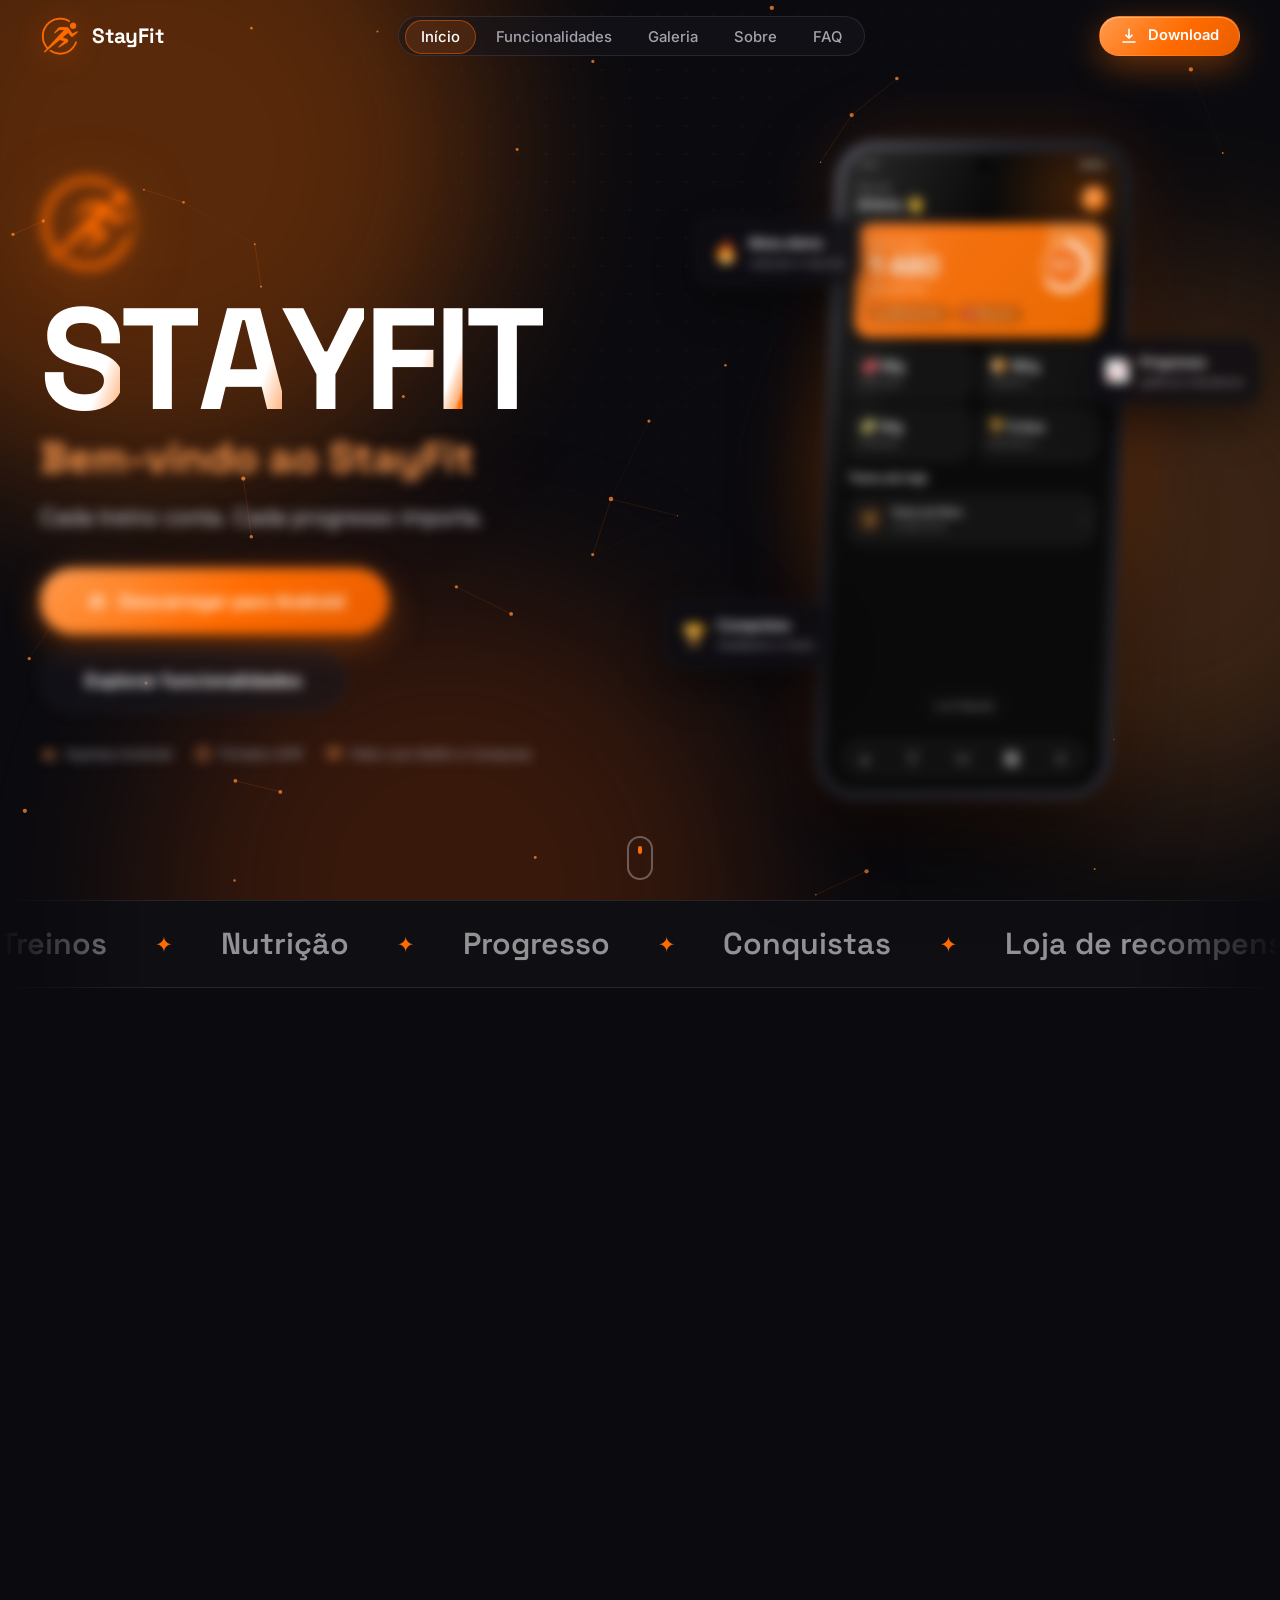
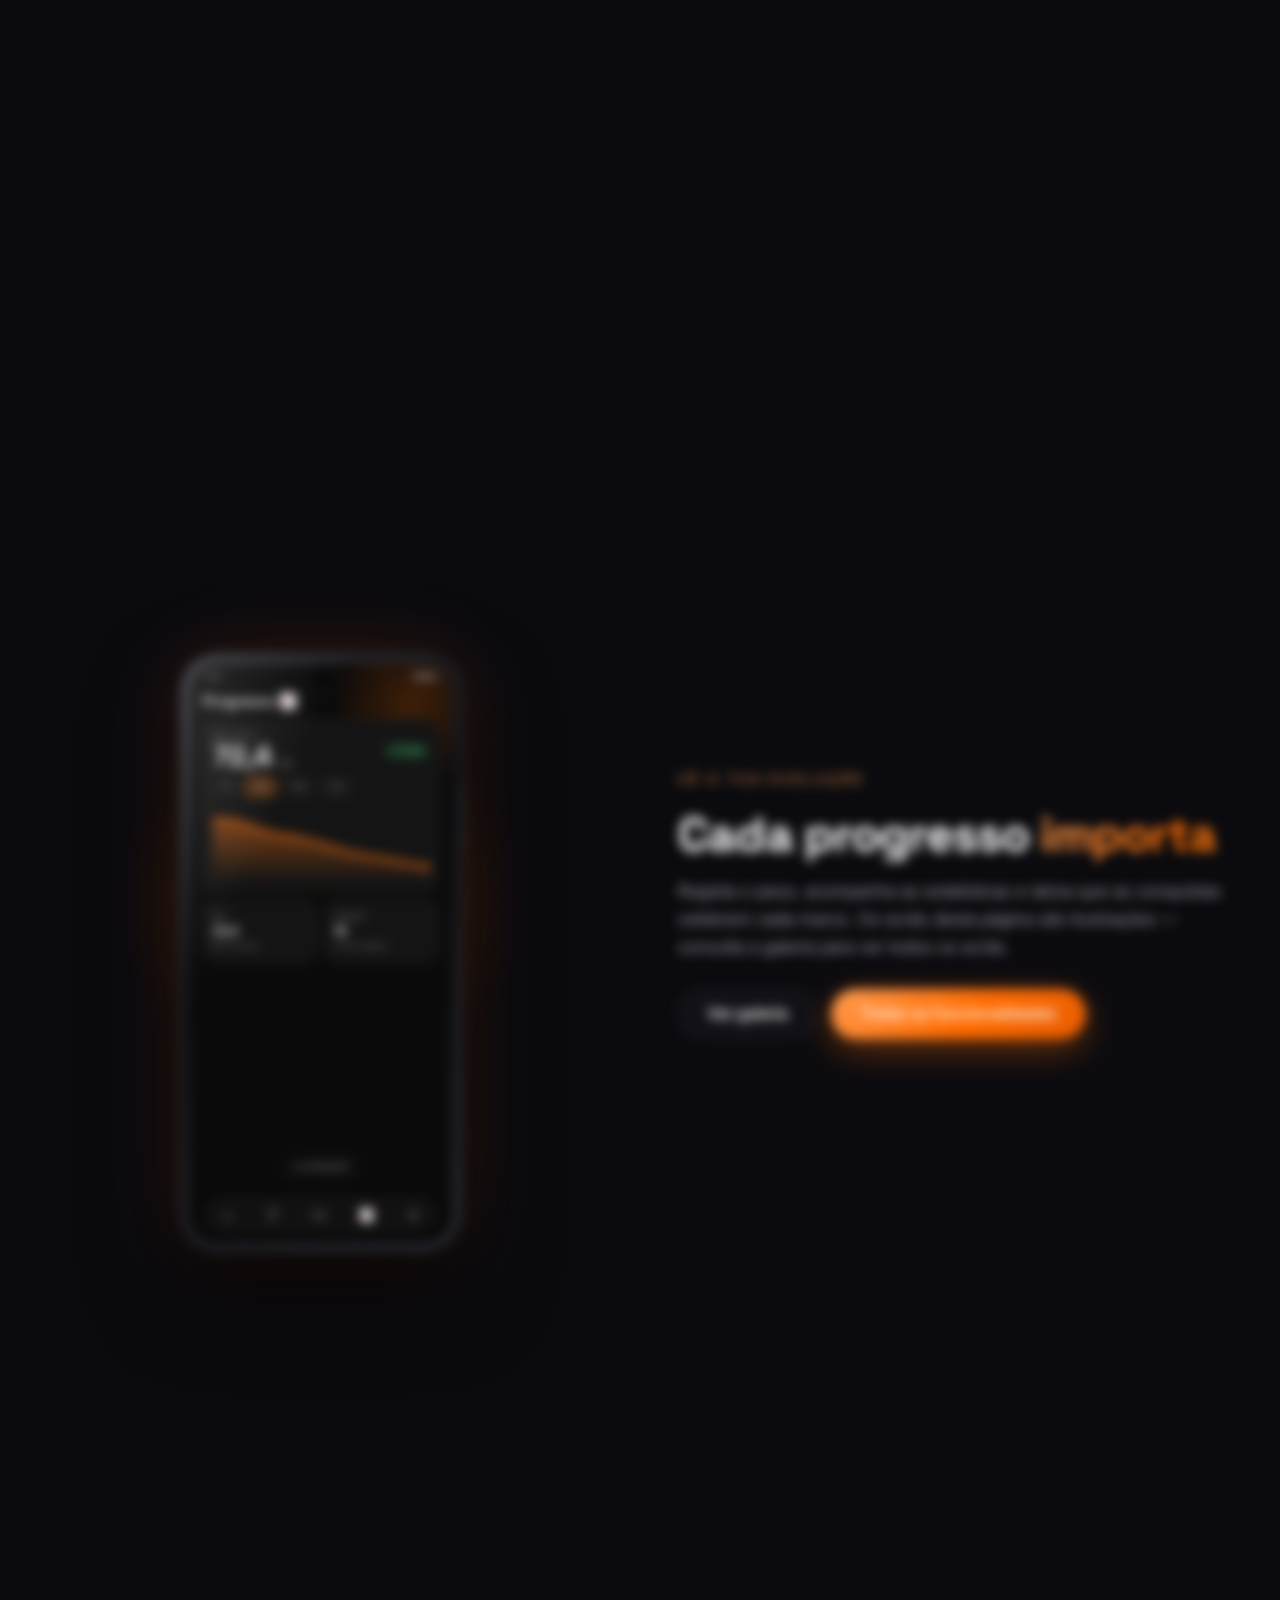
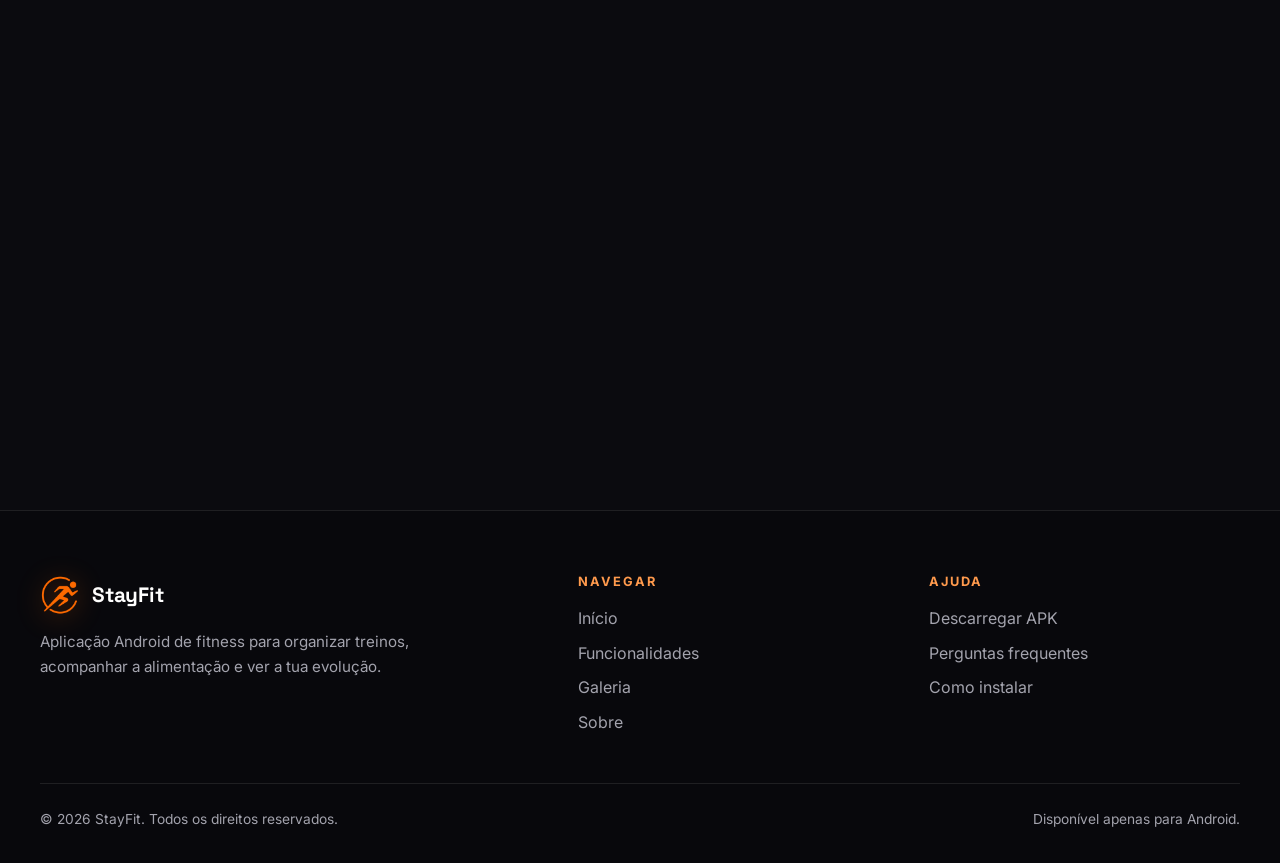
==== commit 9872ed9b: "Add files via upload" ====
--- a/index.html
+++ b/index.html
@@ -12,7 +12,8 @@
 <meta property="og:description" content="StayFit é uma aplicação Android de fitness para organizar treinos, acompanhar a alimentação, definir objetivos e ver a tua evolução. Descarrega o APK.">
 <meta property="og:locale" content="pt_PT">
 <meta name="twitter:card" content="summary">
-<link rel="icon" href="assets/icons/favicon.svg" type="image/svg+xml">
+<link rel="icon" href="assets/icons/favicon.png" type="image/png">
+<link rel="apple-touch-icon" href="assets/icons/apple-touch-icon.png">
 <link rel="preconnect" href="https://fonts.googleapis.com">
 <link rel="preconnect" href="https://fonts.gstatic.com" crossorigin>
 <script>document.documentElement.classList.add("js")</script>
@@ -27,12 +28,7 @@
 <div class="bg-fx" aria-hidden="true"><div class="blob b1"></div><div class="blob b2"></div><div class="blob b3"></div><div class="grid"></div><canvas id="particles"></canvas></div>
 <header class="site-header">
   <div class="container nav">
-    <a class="brand" href="index.html" aria-label="StayFit — página inicial"><svg viewBox="0 0 64 64" xmlns="http://www.w3.org/2000/svg" role="img" aria-label="Logótipo StayFit">
-<defs><linearGradient id="lgh" x1="0" y1="0" x2="1" y2="1"><stop offset="0" stop-color="#FFA35C"/><stop offset="1" stop-color="#E85D00"/></linearGradient></defs>
-<rect width="64" height="64" rx="18" fill="url(#lgh)"/>
-<rect x="1" y="1" width="62" height="62" rx="17" fill="none" stroke="#fff" stroke-opacity=".28"/>
-<g fill="none" stroke="#fff" stroke-width="4" stroke-linecap="round" stroke-linejoin="round">
-<path d="M19 32h26"/><path d="M15 23v18"/><path d="M23 26v12"/><path d="M49 23v18"/><path d="M41 26v12"/></g></svg><span>StayFit</span></a>
+    <a class="brand" href="index.html" aria-label="StayFit — página inicial"><img src="assets/images/logo-mark.png" alt="Logótipo StayFit" width="256" height="256" decoding="async"><span>StayFit</span></a>
     <nav aria-label="Principal">
       <ul class="nav-links" id="nav-menu">
         <li><a href="index.html" aria-current="page">Início</a></li>
@@ -54,12 +50,7 @@
 <section class="hero">
   <div class="container hero-grid">
     <div class="hero-copy">
-      <div class="hero-logo logo-pulse reveal zoom" data-depth="0.4"><svg class="logo-draw" viewBox="0 0 64 64" xmlns="http://www.w3.org/2000/svg" role="img" aria-label="Logótipo StayFit">
-<defs><linearGradient id="lghero" x1="0" y1="0" x2="1" y2="1"><stop offset="0" stop-color="#FFA35C"/><stop offset="1" stop-color="#E85D00"/></linearGradient></defs>
-<rect width="64" height="64" rx="18" fill="url(#lghero)"/>
-<rect x="1" y="1" width="62" height="62" rx="17" fill="none" stroke="#fff" stroke-opacity=".28"/>
-<g fill="none" stroke="#fff" stroke-width="4" stroke-linecap="round" stroke-linejoin="round">
-<path d="M19 32h26"/><path d="M15 23v18"/><path d="M23 26v12"/><path d="M49 23v18"/><path d="M41 26v12"/></g></svg></div>
+      <div class="hero-logo logo-pulse reveal zoom" data-depth="0.4"><img src="assets/images/logo-mark.png" alt="Logótipo StayFit" width="256" height="256" decoding="async"></div>
       <h1 class="hero-title" data-split aria-label="STAYFIT">STAYFIT</h1>
       <div class="gooey-wrap left reveal" style="--d:300ms"><div class="gooey" data-gooey="Bem-vindo ao StayFit|Pronto para começar?"><span class="g1"></span><span class="g2"></span></div></div>
       <p class="hero-sub reveal" style="--d:450ms">Cada treino conta. Cada progresso importa.</p>
@@ -166,12 +157,7 @@
   <div class="container">
     <div class="footer-grid">
       <div>
-        <a class="brand" href="index.html"><svg viewBox="0 0 64 64" xmlns="http://www.w3.org/2000/svg" role="img" aria-label="Logótipo StayFit">
-<defs><linearGradient id="lgf" x1="0" y1="0" x2="1" y2="1"><stop offset="0" stop-color="#FFA35C"/><stop offset="1" stop-color="#E85D00"/></linearGradient></defs>
-<rect width="64" height="64" rx="18" fill="url(#lgf)"/>
-<rect x="1" y="1" width="62" height="62" rx="17" fill="none" stroke="#fff" stroke-opacity=".28"/>
-<g fill="none" stroke="#fff" stroke-width="4" stroke-linecap="round" stroke-linejoin="round">
-<path d="M19 32h26"/><path d="M15 23v18"/><path d="M23 26v12"/><path d="M49 23v18"/><path d="M41 26v12"/></g></svg><span>StayFit</span></a>
+        <a class="brand" href="index.html"><img src="assets/images/logo-mark.png" alt="Logótipo StayFit" width="256" height="256" decoding="async"><span>StayFit</span></a>
         <p>Aplicação Android de fitness para organizar treinos, acompanhar a alimentação e ver a tua evolução.</p>
       </div>
       <div><h4>Navegar</h4><ul>
--- a/css/style.css
+++ b/css/style.css
@@ -120,7 +120,7 @@
 }
 .nav { height: 100%; display: flex; align-items: center; justify-content: space-between; gap: 20px; }
 .brand { display: flex; align-items: center; gap: 12px; font-family: var(--display); font-weight: 700; font-size: 1.3rem; letter-spacing: -.01em; }
-.brand svg { width: 38px; height: 38px; filter: drop-shadow(0 4px 14px rgba(255,107,0,.5)); }
+.brand img { width: 40px; height: 40px; object-fit: contain; filter: drop-shadow(0 4px 14px rgba(255,107,0,.45)); }
 .nav-links { display: flex; align-items: center; gap: 4px; padding: 6px; border-radius: 999px; background: var(--glass); border: 1px solid var(--line); -webkit-backdrop-filter: blur(12px); backdrop-filter: blur(12px); }
 .nav-links a {
   position: relative; padding: 8px 16px; border-radius: 999px; font-size: .93rem; font-weight: 500;
--- a/css/animations.css
+++ b/css/animations.css
@@ -100,11 +100,12 @@
 .phone-float { animation: floaty 6s ease-in-out infinite; }
 .logo-pulse { position: relative; display: inline-grid; place-items: center; }
 .logo-pulse::before, .logo-pulse::after {
-  content: ""; position: absolute; inset: 0; border-radius: 28%; border: 2px solid rgba(255,107,0,.6);
+  content: ""; position: absolute; inset: 0; border-radius: 50%; border: 2px solid rgba(255,107,0,.6);
   animation: pulseRing 2.8s ease-out infinite;
 }
 .logo-pulse::after { animation-delay: 1.4s; }
-.logo-draw path, .logo-draw rect.d { stroke-dasharray: 120; animation: drawLogo 1.6s .3s var(--ease) both; }
+.hero-logo img { animation: logoIn 1.2s var(--ease) both; }
+@keyframes logoIn { from { opacity: 0; transform: scale(.6) rotate(-12deg); } to { opacity: 1; transform: none; } }
 
 /* ---------- Marquee ---------- */
 .marquee { overflow: hidden; border-block: 1px solid var(--line); background: rgba(255,255,255,.02); padding: 18px 0; -webkit-mask-image: linear-gradient(90deg, transparent, #000 12%, #000 88%, transparent); mask-image: linear-gradient(90deg, transparent, #000 12%, #000 88%, transparent); }
--- a/css/components.css
+++ b/css/components.css
@@ -62,8 +62,8 @@
 /* ---------- Hero ---------- */
 .hero { position: relative; min-height: 100svh; display: flex; align-items: center; padding: calc(var(--nav-h) + 24px) 0 56px; }
 .hero-grid { display: grid; grid-template-columns: 1.08fr .92fr; gap: 40px; align-items: center; }
-.hero-logo { width: 84px; height: 84px; margin-bottom: 22px; }
-.hero-logo svg { width: 100%; height: 100%; filter: drop-shadow(0 10px 30px rgba(255,107,0,.55)); }
+.hero-logo { width: 96px; height: 96px; margin-bottom: 22px; }
+.hero-logo img { width: 100%; height: 100%; object-fit: contain; filter: drop-shadow(0 10px 30px rgba(255,107,0,.55)); }
 .hero-title { font-size: clamp(3.6rem, 12.5vw, 9rem); font-weight: 700; letter-spacing: -.05em; line-height: .92; }
 .hero-sub { font-size: clamp(1.1rem, 2vw, 1.4rem); color: #d4d4dc; margin: 14px 0 32px; max-width: 34ch; }
 .hero-meta { display: flex; gap: 22px; margin-top: 30px; color: var(--muted); font-size: .88rem; flex-wrap: wrap; }
@@ -237,7 +237,7 @@
 /* ---------- Download ---------- */
 .dl-card { max-width: 920px; margin: 0 auto; padding: clamp(28px, 5vw, 56px); border-radius: 36px; display: grid; grid-template-columns: auto 1fr; gap: clamp(24px, 4vw, 48px); align-items: center; }
 .dl-logo { width: 150px; height: 150px; }
-.dl-logo svg { width: 100%; height: 100%; filter: drop-shadow(0 16px 40px rgba(255,107,0,.5)); }
+.dl-logo img { width: 100%; height: 100%; object-fit: contain; filter: drop-shadow(0 16px 40px rgba(255,107,0,.5)); }
 .dl-card h2 { font-size: clamp(2rem, 5vw, 3rem); }
 .dl-meta { display: grid; grid-template-columns: repeat(3, 1fr); gap: 12px; margin: 24px 0; }
 .dl-meta div { padding: 14px 16px; border-radius: 16px; background: rgba(255,255,255,.04); border: 1px solid var(--line); }
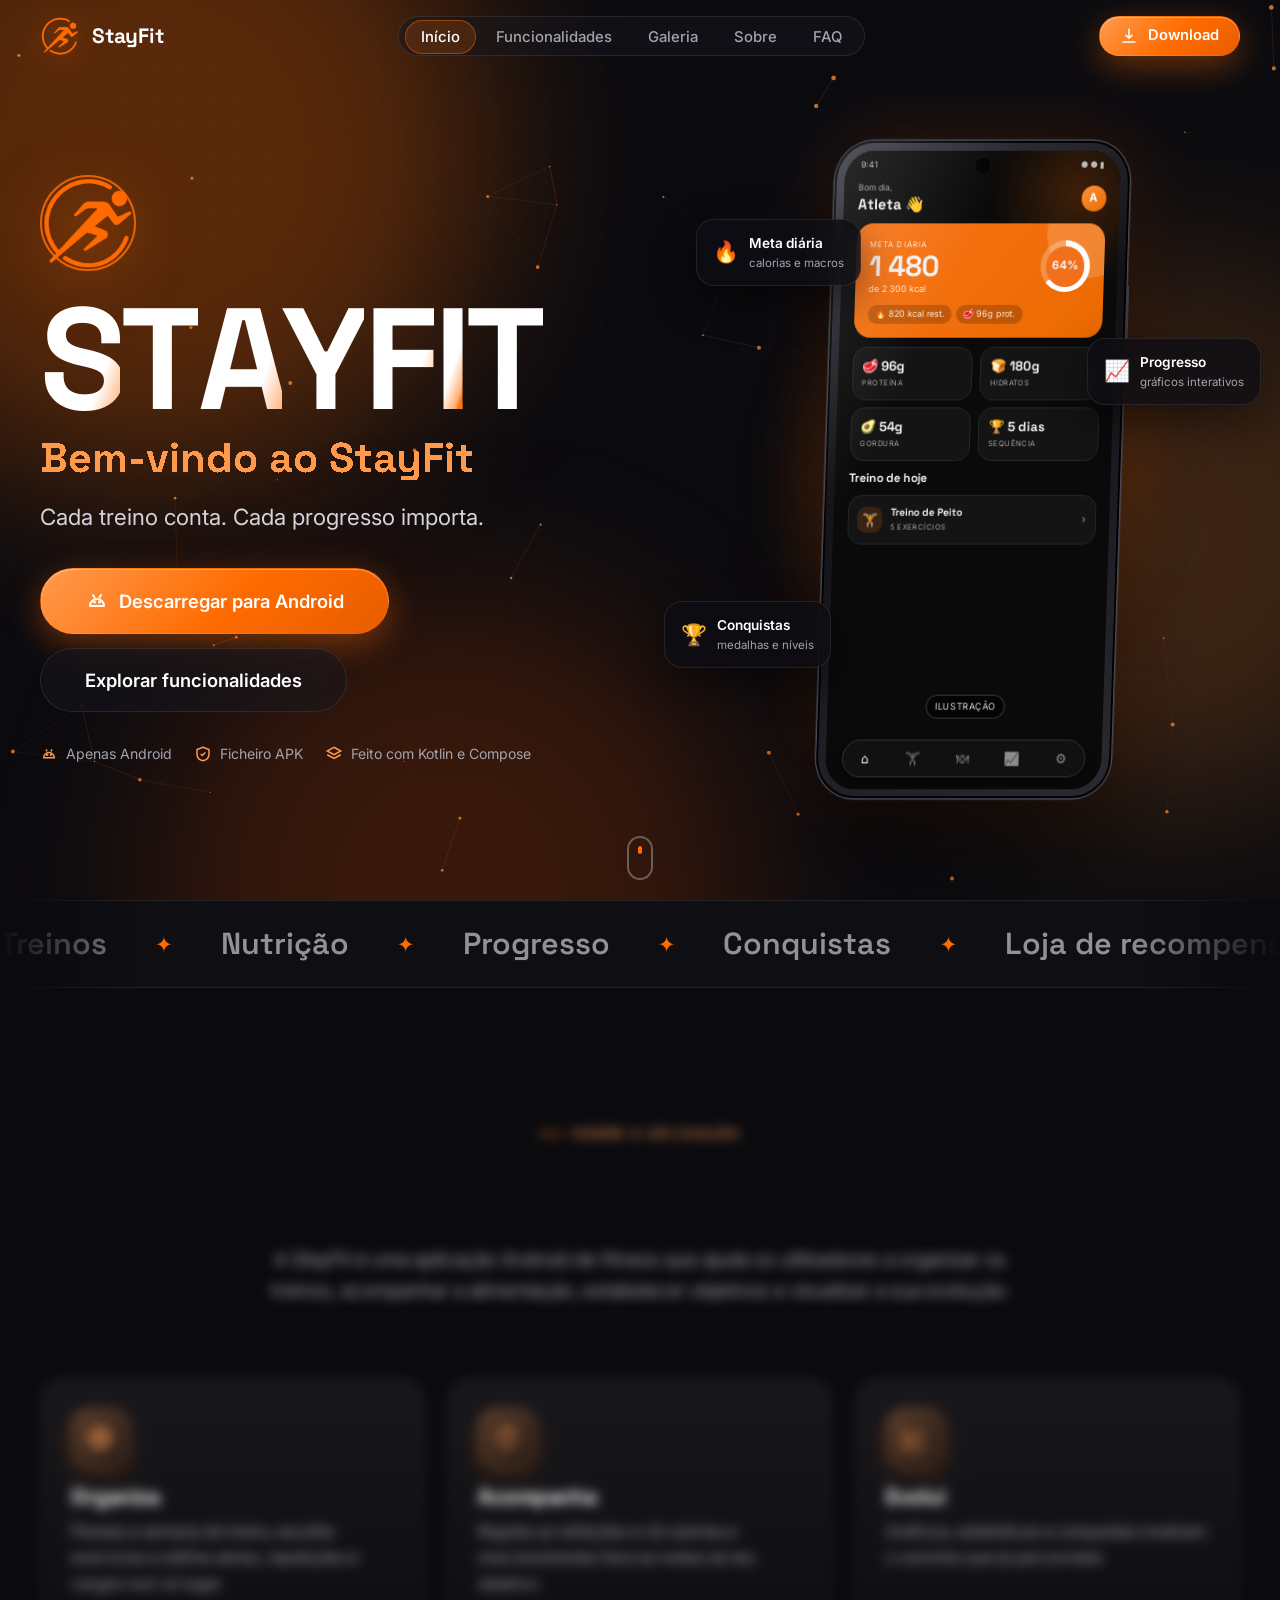
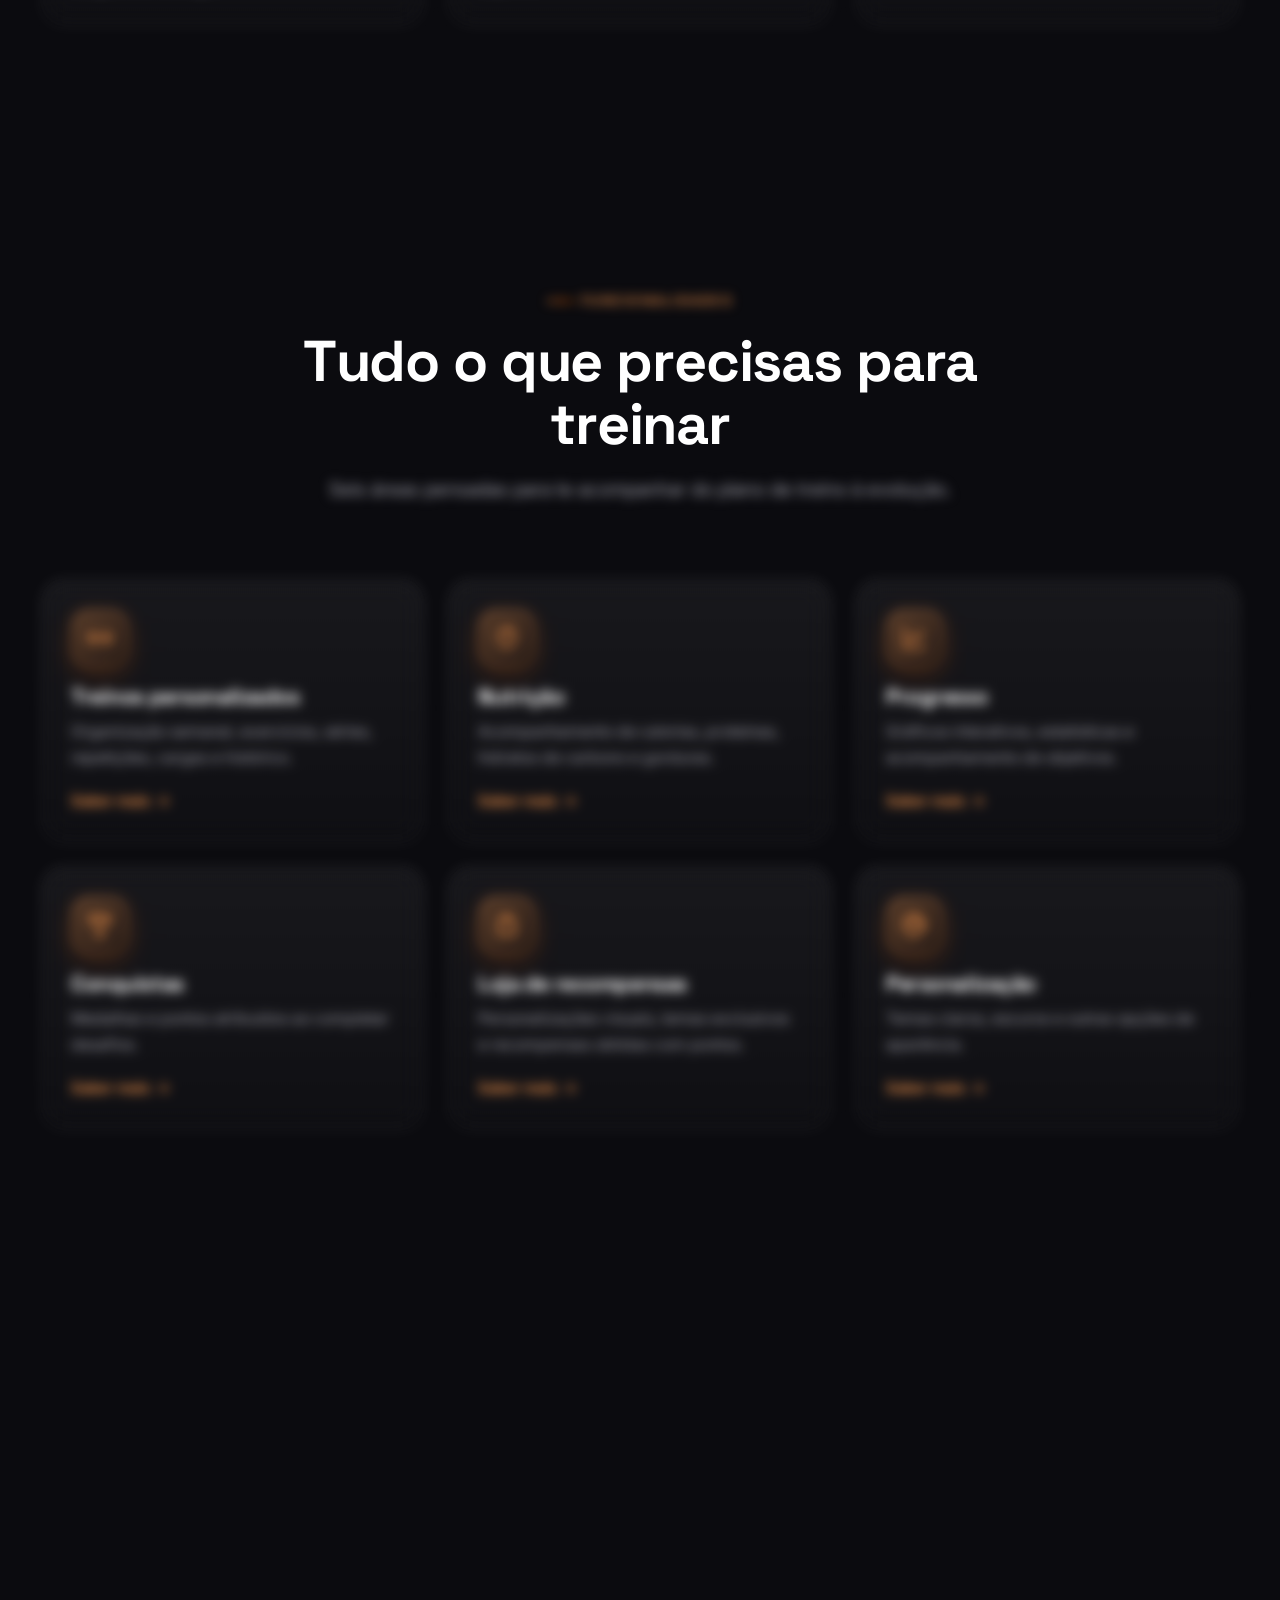
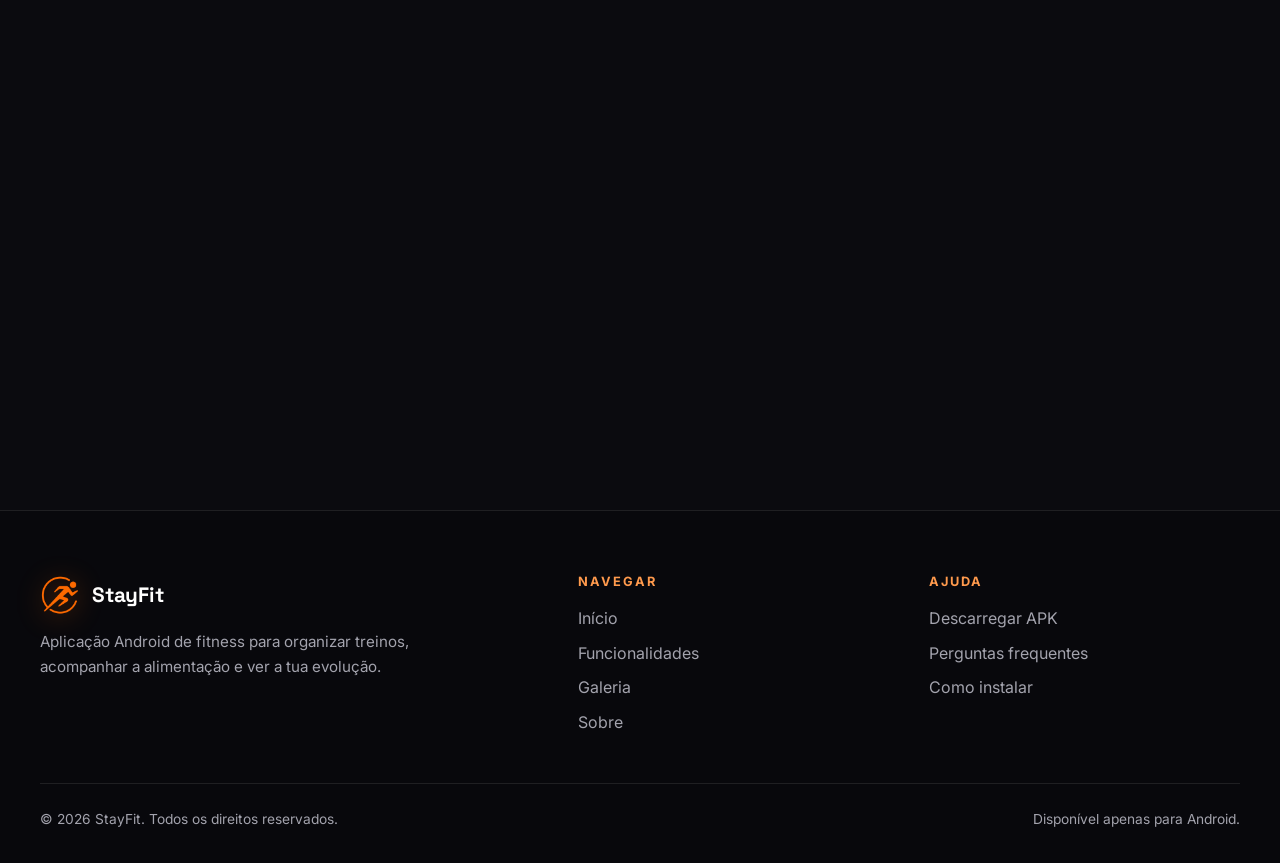
==== commit 3b0badac: "Add files via upload" ====
--- a/index.html
+++ b/index.html
@@ -28,7 +28,7 @@
 <div class="bg-fx" aria-hidden="true"><div class="blob b1"></div><div class="blob b2"></div><div class="blob b3"></div><div class="grid"></div><canvas id="particles"></canvas></div>
 <header class="site-header">
   <div class="container nav">
-    <a class="brand" href="index.html" aria-label="StayFit — página inicial"><img src="assets/images/logo-mark.png" alt="Logótipo StayFit" width="256" height="256" decoding="async"><span>StayFit</span></a>
+    <a class="brand" href="index.html" aria-label="StayFit — página inicial"><span style="display:inline-block;width:40px;height:40px;flex:none"><img src="assets/images/logo-mark.png" alt="Logótipo StayFit" width="256" height="256" decoding="async" style="width:100%;height:100%;object-fit:contain"></span><span>StayFit</span></a>
     <nav aria-label="Principal">
       <ul class="nav-links" id="nav-menu">
         <li><a href="index.html" aria-current="page">Início</a></li>
@@ -50,7 +50,7 @@
 <section class="hero">
   <div class="container hero-grid">
     <div class="hero-copy">
-      <div class="hero-logo logo-pulse reveal zoom" data-depth="0.4"><img src="assets/images/logo-mark.png" alt="Logótipo StayFit" width="256" height="256" decoding="async"></div>
+      <div class="hero-logo logo-pulse reveal zoom" data-depth="0.4" style="width:96px;height:96px"><img src="assets/images/logo-mark.png" alt="Logótipo StayFit" width="256" height="256" decoding="async" style="width:100%;height:100%;object-fit:contain"></div>
       <h1 class="hero-title" data-split aria-label="STAYFIT">STAYFIT</h1>
       <div class="gooey-wrap left reveal" style="--d:300ms"><div class="gooey" data-gooey="Bem-vindo ao StayFit|Pronto para começar?"><span class="g1"></span><span class="g2"></span></div></div>
       <p class="hero-sub reveal" style="--d:450ms">Cada treino conta. Cada progresso importa.</p>
@@ -157,7 +157,7 @@
   <div class="container">
     <div class="footer-grid">
       <div>
-        <a class="brand" href="index.html"><img src="assets/images/logo-mark.png" alt="Logótipo StayFit" width="256" height="256" decoding="async"><span>StayFit</span></a>
+        <a class="brand" href="index.html"><span style="display:inline-block;width:40px;height:40px;flex:none"><img src="assets/images/logo-mark.png" alt="Logótipo StayFit" width="256" height="256" decoding="async" style="width:100%;height:100%;object-fit:contain"></span><span>StayFit</span></a>
         <p>Aplicação Android de fitness para organizar treinos, acompanhar a alimentação e ver a tua evolução.</p>
       </div>
       <div><h4>Navegar</h4><ul>
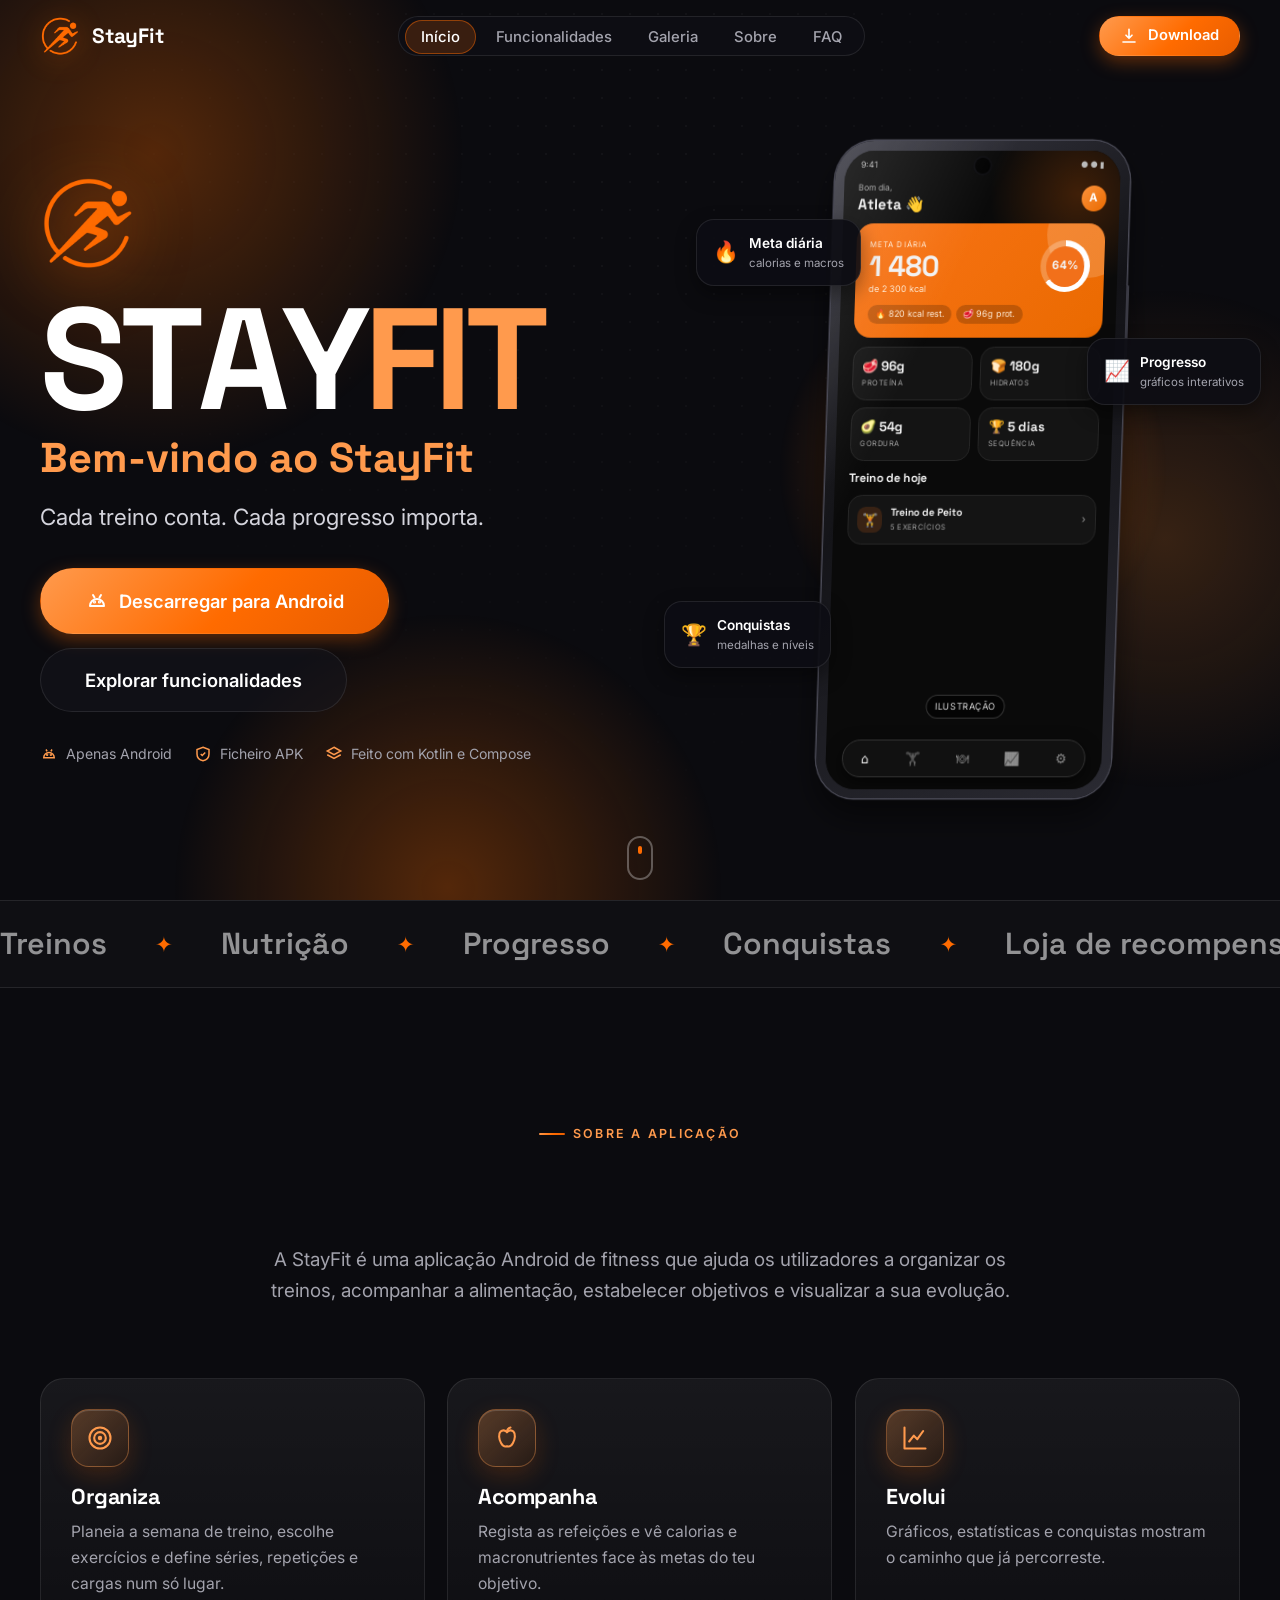
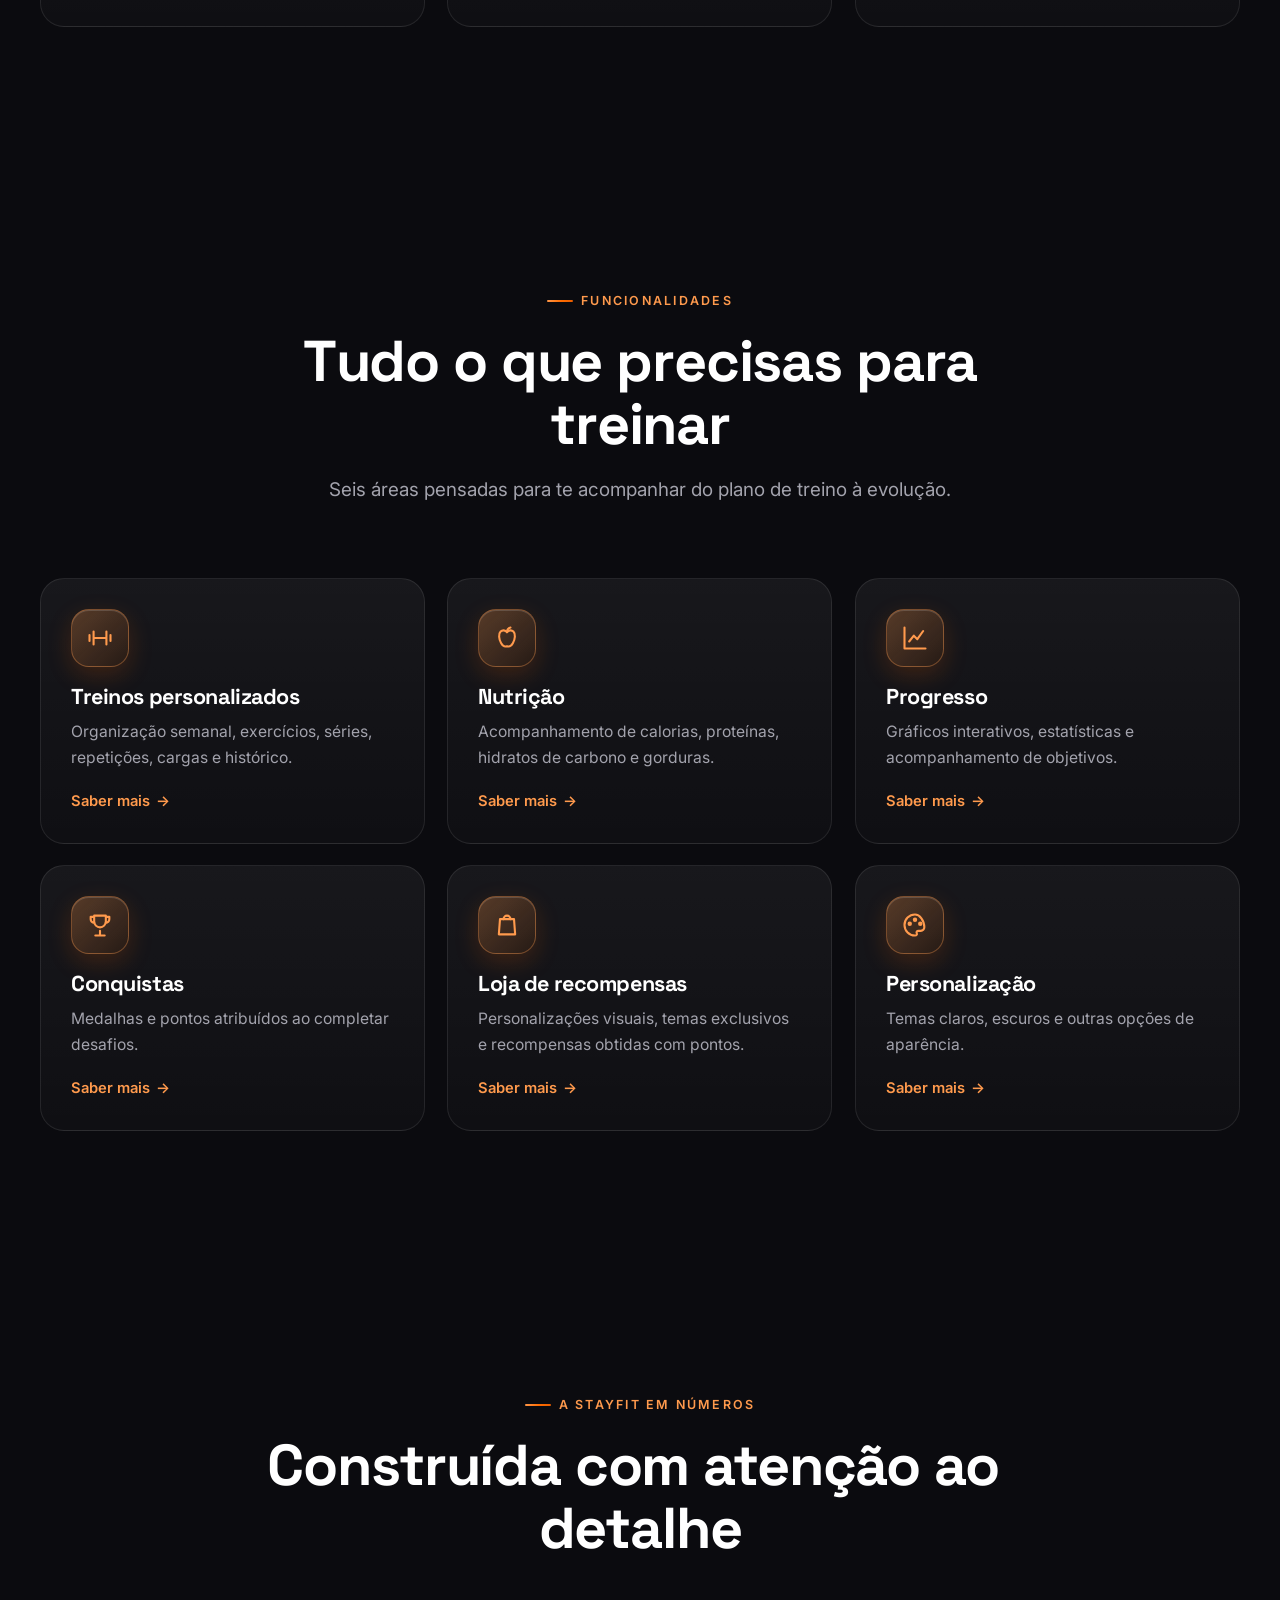
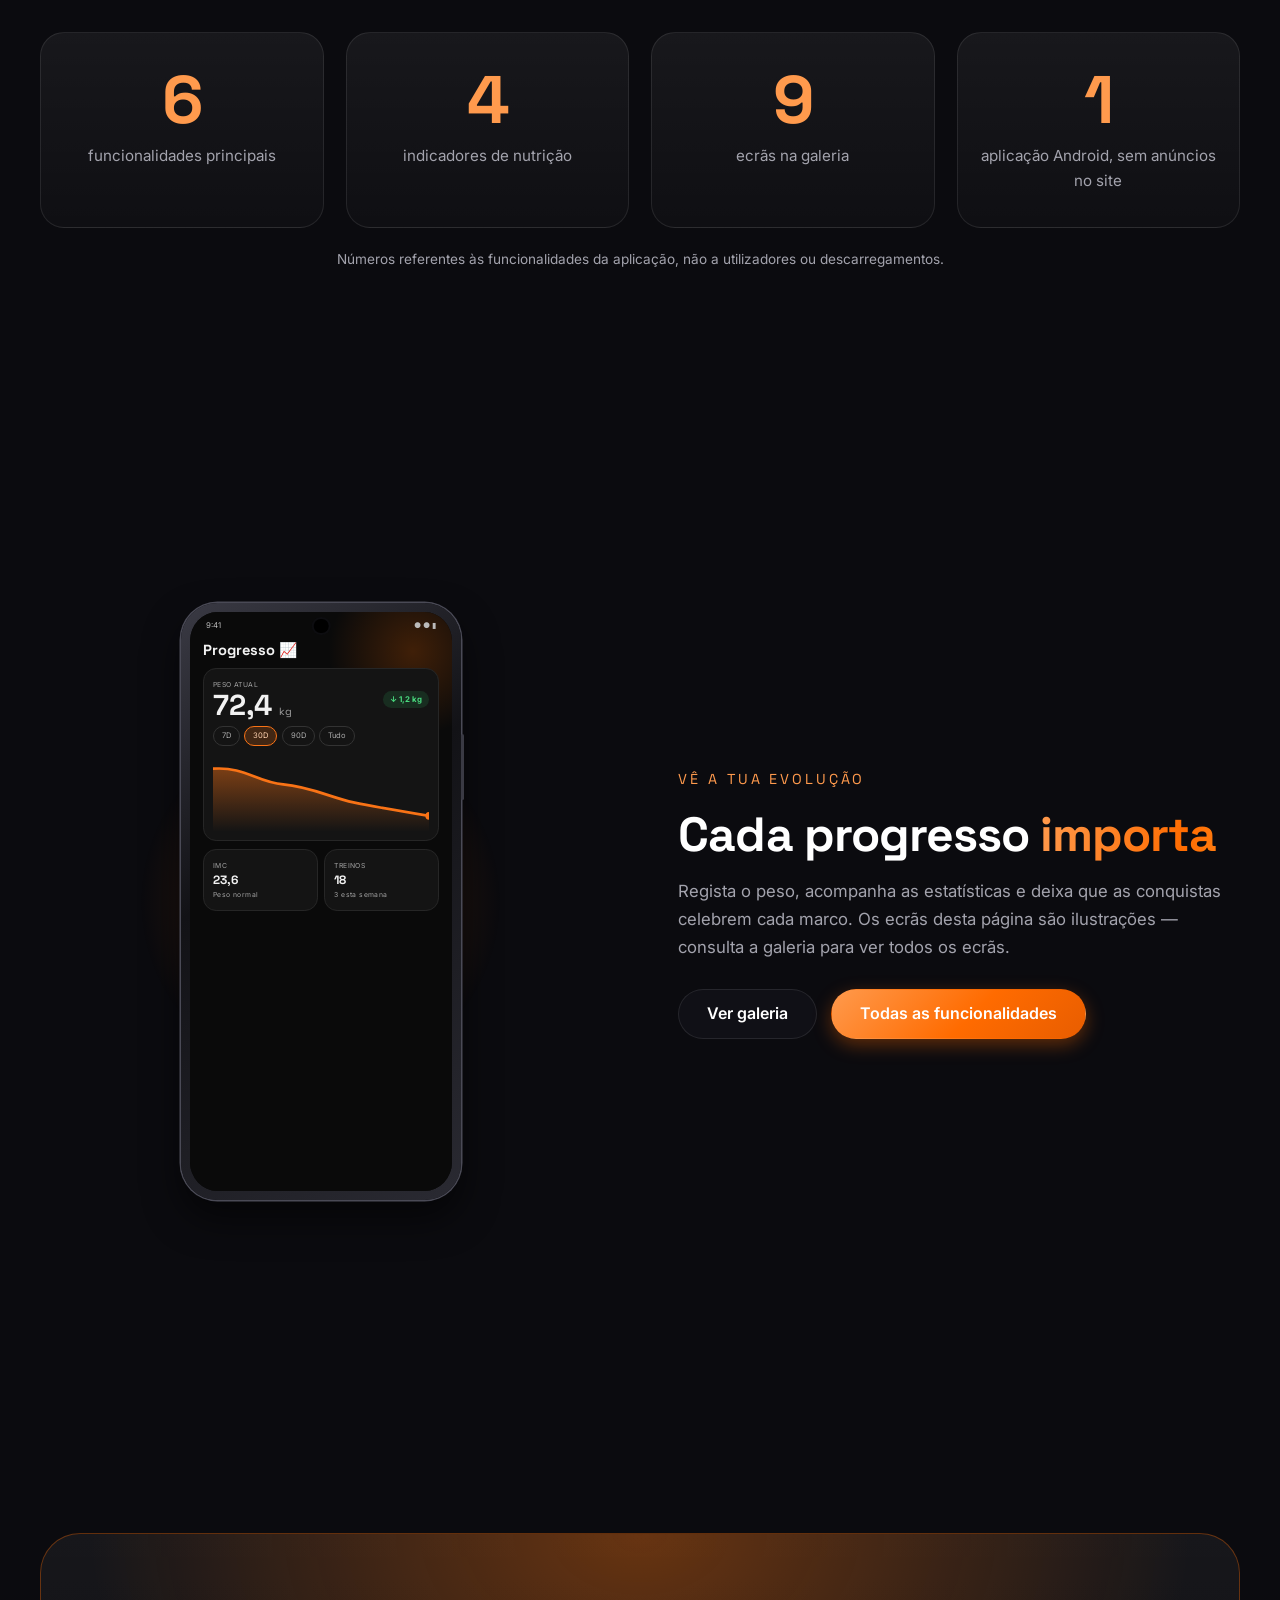
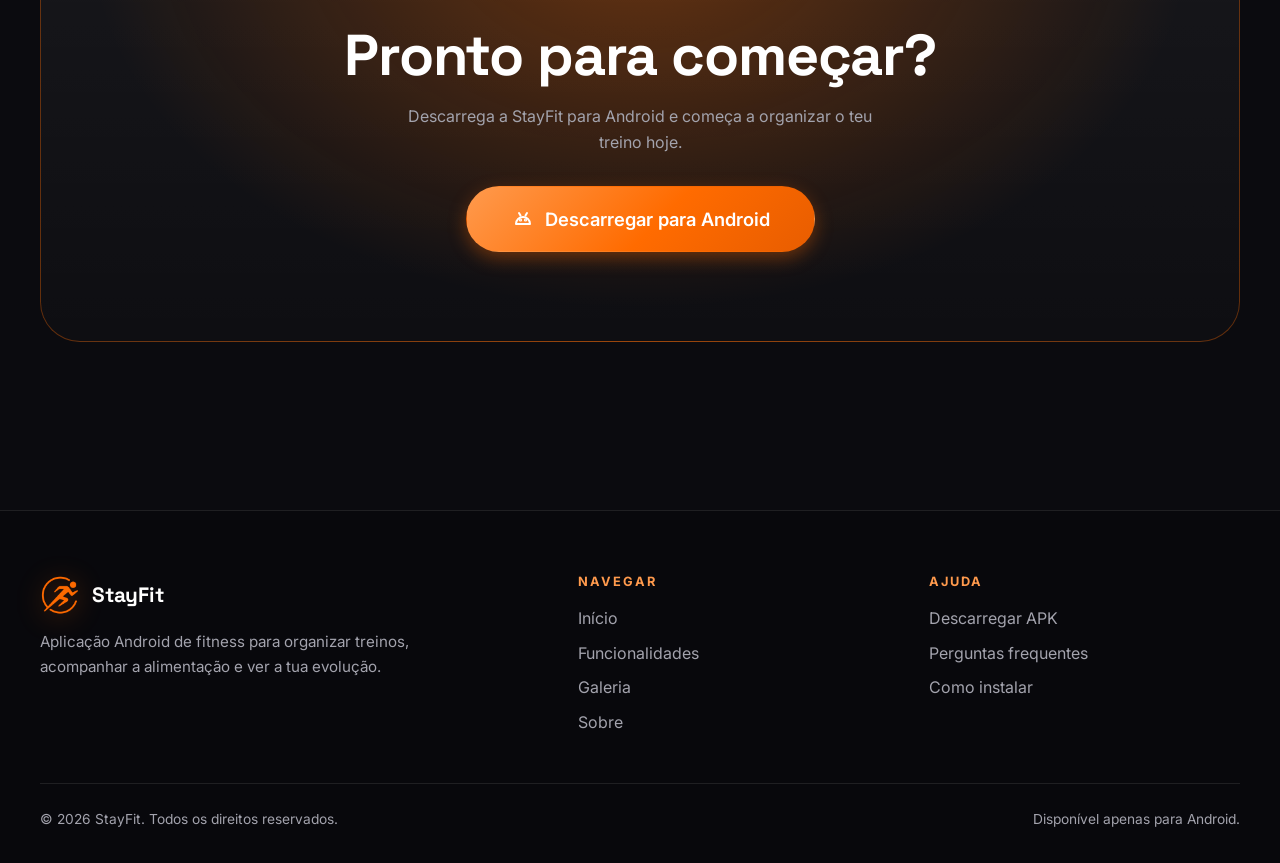
==== commit 4b3996bd: "Add files via upload" ====
--- a/index.html
+++ b/index.html
@@ -16,7 +16,9 @@
 <link rel="apple-touch-icon" href="assets/icons/apple-touch-icon.png">
 <link rel="preconnect" href="https://fonts.googleapis.com">
 <link rel="preconnect" href="https://fonts.gstatic.com" crossorigin>
-<script>document.documentElement.classList.add("js")</script>
+<script>(function(d){var c=d.documentElement.classList;c.add("js");try{var m=window.matchMedia;if(m("(pointer:coarse)").matches||m("(max-width:960px)").matches||(navigator.hardwareConcurrency||8)<=4||(navigator.deviceMemory||8)<=4)c.add("lite")}catch(e){}setTimeout(function(){if(d.body)d.body.classList.add("ready")},1200)})(document)</script>
+<link rel="stylesheet" href="https://fonts.googleapis.com/css2?family=Inter:wght@400;500;600;700&family=Space+Grotesk:wght@500;600;700&display=swap" media="print" onload="this.media='all'">
+<noscript><link rel="stylesheet" href="https://fonts.googleapis.com/css2?family=Inter:wght@400;500;600;700&family=Space+Grotesk:wght@500;600;700&display=swap"></noscript>
 <link rel="stylesheet" href="css/style.css">
 <link rel="stylesheet" href="css/animations.css">
 <link rel="stylesheet" href="css/components.css">
--- a/css/style.css
+++ b/css/style.css
@@ -1,7 +1,6 @@
 /* ==========================================================================
    StayFit — estilos base: variáveis, reset, tipografia, layout, menu, rodapé
    ========================================================================== */
-@import url("https://fonts.googleapis.com/css2?family=Inter:wght@400;500;600;700&family=Space+Grotesk:wght@500;600;700&display=swap");
 
 :root {
   --bg: #0B0B0F;
@@ -27,6 +26,7 @@
 *, *::before, *::after { box-sizing: border-box; margin: 0; padding: 0; }
 
 html {
+  -webkit-tap-highlight-color: transparent;
   scroll-behavior: smooth;
   scroll-padding-top: 88px;
   -webkit-text-size-adjust: 100%;
@@ -47,6 +47,7 @@
 
 img, svg, canvas { display: block; max-width: 100%; }
 a { color: inherit; text-decoration: none; }
+a, button { touch-action: manipulation; }
 button { font: inherit; color: inherit; background: none; border: 0; cursor: pointer; }
 ul { list-style: none; }
 h1, h2, h3, h4 { font-family: var(--display); line-height: 1.1; letter-spacing: -.02em; }
@@ -113,11 +114,13 @@
   content: ""; position: absolute; left: 0; bottom: 0; height: 2px; width: var(--progress, 0%);
   background: var(--grad); box-shadow: 0 0 12px var(--orange);
 }
-.site-header.scrolled {
+.site-header::before {
+  content: ""; position: absolute; inset: 0; z-index: -1; opacity: 0; transition: opacity .3s;
   background: var(--glass-strong);
   -webkit-backdrop-filter: blur(18px) saturate(160%); backdrop-filter: blur(18px) saturate(160%);
   box-shadow: 0 1px 0 var(--line), 0 10px 40px rgba(0,0,0,.35);
 }
+.site-header.scrolled::before { opacity: 1; }
 .nav { height: 100%; display: flex; align-items: center; justify-content: space-between; gap: 20px; }
 .brand { display: flex; align-items: center; gap: 12px; font-family: var(--display); font-weight: 700; font-size: 1.3rem; letter-spacing: -.01em; }
 .brand img { width: 40px; height: 40px; object-fit: contain; filter: drop-shadow(0 4px 14px rgba(255,107,0,.45)); }
--- a/css/responsive.css
+++ b/css/responsive.css
@@ -91,3 +91,47 @@
   .spot::before { opacity: .55; }
   [data-tilt] { transform: none !important; }
 }
+
+/* ==========================================================================
+   MODO LEVE (telemóveis / dispositivos fracos) — a classe "lite" é posta no <html>
+   Remove os efeitos mais pesados (blur, partículas, vidro, filtros) e mantém o design.
+   ========================================================================== */
+.lite body { opacity: 1 !important; transition: none !important; }
+.lite .bg-fx .blob { filter: none; animation: none; opacity: 1; will-change: auto; background: radial-gradient(circle, rgba(255,107,0,.30), transparent 66%); }
+.lite .bg-fx .b2 { background: radial-gradient(circle, rgba(255,138,42,.18), transparent 66%); }
+.lite #particles { display: none; }
+.lite .card, .lite .glass, .lite .float-chip, .lite .btn-ghost, .lite .nav-links, .lite .nav-toggle, .lite .site-header::before {
+  -webkit-backdrop-filter: none; backdrop-filter: none;
+}
+.lite .site-header::before { background: rgba(11,11,15,.94); }
+.lite .nav-links { background: rgba(14,14,20,.98); }
+.lite .float-chip { background: rgba(14,14,20,.92); box-shadow: 0 8px 20px rgba(0,0,0,.4); }
+.lite .card { box-shadow: none; }
+.lite.js .reveal { filter: none; transform: translate3d(0, 22px, 0); transition: opacity .5s ease-out, transform .5s ease-out; transition-delay: 0ms; }
+.lite.js .reveal.from-left, .lite.js .reveal.from-right, .lite.js .reveal.zoom { transform: translate3d(0, 22px, 0); }
+.lite.js .reveal.in { opacity: 1; transform: none; filter: none; }
+.lite.js [data-blur] .bw { filter: none; transform: none; transition: opacity .5s ease-out; transition-delay: calc(var(--i) * 40ms); }
+.lite.js [data-split] .ch { transform: none; transition: opacity .5s ease-out; transition-delay: calc(var(--i) * 25ms); }
+.lite .hero-title .ch { animation: none; background: none; -webkit-text-fill-color: #fff; color: #fff; }
+.lite .hero-title .ch:nth-child(n+5) { -webkit-text-fill-color: var(--orange-2); color: var(--orange-2); }
+.lite .shiny, .lite .shiny-orange, .lite .text-grad { animation: none; }
+.lite .shiny-orange { background: none; -webkit-text-fill-color: var(--orange-2); color: var(--orange-2); }
+.lite .gooey { filter: none; }
+.lite .phone-float, .lite .scroll-cue::after { animation: none; }
+.lite .logo-pulse::before, .lite .logo-pulse::after { animation: none; opacity: 0; }
+.lite .hero-logo img { animation: none; }
+.lite .hero-stage::before, .lite .feature-visual::before { filter: none; opacity: .7; }
+.lite .spot::before, .lite .spot::after { display: none; }
+.lite .phone-frame { box-shadow: 0 0 0 1.5px #4a4a56, 0 18px 36px rgba(0,0,0,.55); }
+.lite .car-slide { filter: none; transition: transform .45s ease-out, opacity .45s ease-out; }
+.lite .car-slide[data-hidden="true"] { display: none; }
+.lite .btn-primary { box-shadow: 0 6px 18px rgba(255,107,0,.35); }
+.lite .btn-primary::before { display: none; }
+.lite .marquee { -webkit-mask-image: none; mask-image: none; }
+.lite .marquee-track { animation-duration: 40s; }
+@media (max-width: 960px) {
+  .nav-links a { min-height: 48px; display: flex; align-items: center; }
+  .nav-links .mobile-only a { justify-content: center; }
+  .btn { min-height: 48px; }
+  .faq-q { min-height: 56px; }
+}
